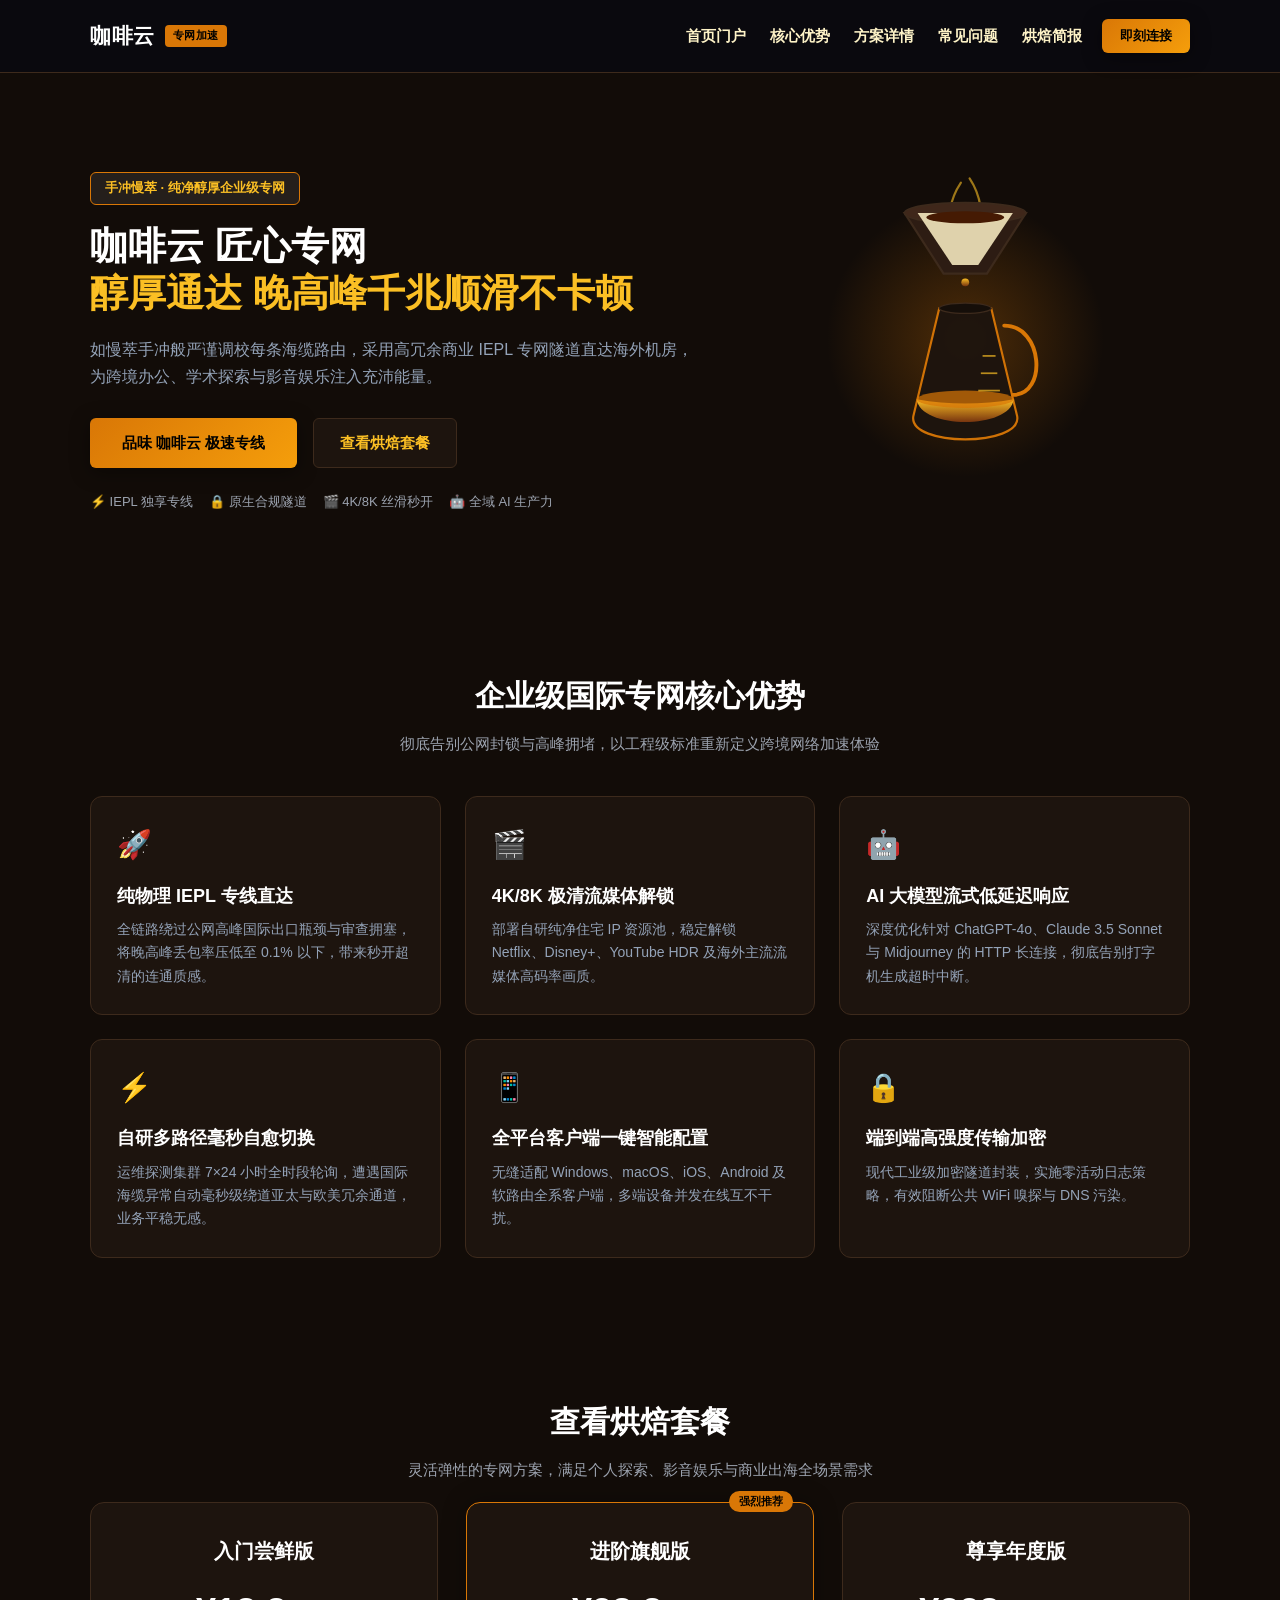
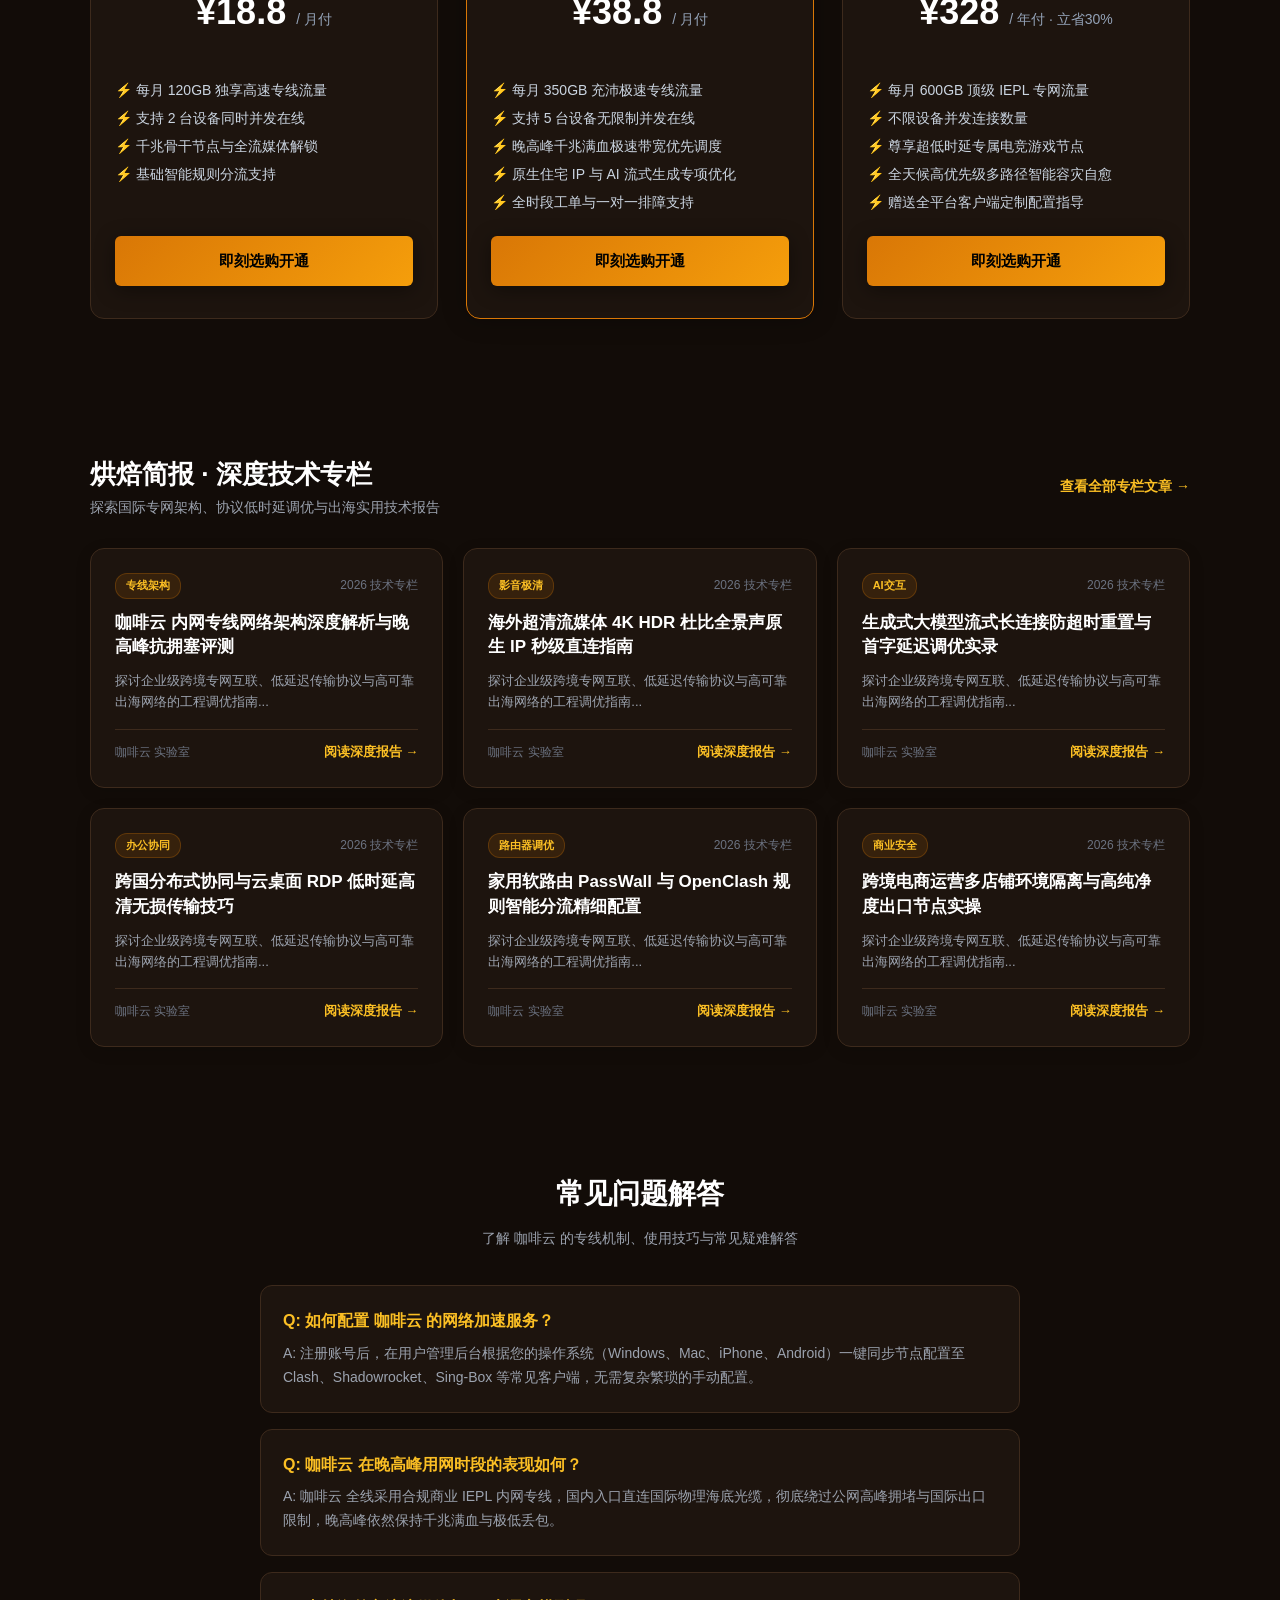
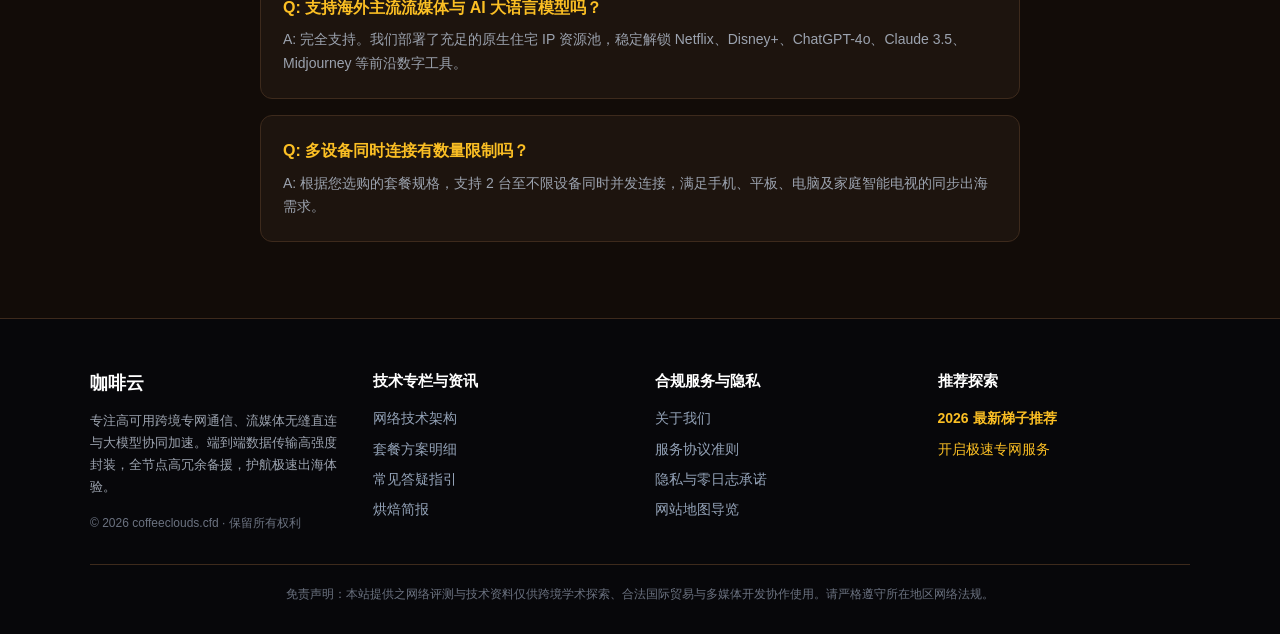
==== index.html @ 6b50d814 "feat: deploy coffeeclouds.cfd bespoke design, unique hero layout, card grid & SEO articles" ====
<!DOCTYPE html>
<html lang="zh-CN">
<head>
  <meta charset="UTF-8">
  <meta name="viewport" content="width=device-width, initial-scale=1.0">
  <title>咖啡云 评测_手冲匠心高速专线机场推荐_咖啡云 节点配置指南</title>
  <meta name="description" content="咖啡云 深度体验评测报告。真实测试咖啡云在晚高峰高拥堵下的丢包抑制率、流媒体秒开率与企业级专线端到端时延稳定性，醇厚质感值得托付。">
  <meta name="keywords" content="咖啡云, 咖啡云评测, 机场推荐, 科学上网梯子, 翻墙梯子, 网络加速器, 机场节点">
  <meta property="og:type" content="website">
  <meta property="og:title" content="咖啡云 评测_手冲匠心高速专线机场推荐_咖啡云 节点配置指南">
  <meta property="og:description" content="咖啡云 深度体验评测报告。真实测试咖啡云在晚高峰高拥堵下的丢包抑制率、流媒体秒开率与企业级专线端到端时延稳定性，醇厚质感值得托付。">
  <meta property="og:url" content="https://coffeeclouds.cfd/">
  <meta property="og:site_name" content="咖啡云">
  <link rel="canonical" href="https://coffeeclouds.cfd/">
  <link rel="stylesheet" href="style.css">
</head>
<body>
  
  <header class="navbar">
    <div class="container nav-inner">
      <a href="index.html" class="brand-logo">
        <span>咖啡云</span>
        <span class="brand-badge">专网加速</span>
      </a>
      <nav style="display:flex; align-items:center; gap:20px;">
        <ul class="nav-links">
          <li><a href="index.html">首页门户</a></li>
          <li><a href="index.html#features">核心优势</a></li>
          <li><a href="index.html#pricing">方案详情</a></li>
          <li><a href="index.html#faq">常见问题</a></li>
          <li><a href="coffee-roast-bulletin.html">烘焙简报</a></li>
        </ul>
        <a href="https://ww012.twilightaff.com/#/?code=A56DH1Af" class="btn-aff-cta" target="_blank" rel="nofollow" style="padding: 7px 18px; font-size: 13px;">即刻连接</a>
      </nav>
    </div>
  </header>


  <!-- Hero Section -->
  <header class="hero-section">
    
    <div class="container">
      
      <div class="hero-grid">
        
        <div class="hero-content">
          <span class="hero-tag">手冲慢萃 · 纯净醇厚企业级专网</span>
          <h1 class="hero-title">
            咖啡云 匠心专网<br>
            <span class="hero-title-highlight">醇厚通达 晚高峰千兆顺滑不卡顿</span>
          </h1>
          <p class="hero-desc">如慢萃手冲般严谨调校每条海缆路由，采用高冗余商业 IEPL 专网隧道直达海外机房，为跨境办公、学术探索与影音娱乐注入充沛能量。</p>
          <div class="hero-actions">
            <a href="https://ww012.twilightaff.com/#/?code=A56DH1Af" class="btn-aff-cta" target="_blank" rel="nofollow">品味 咖啡云 极速专线</a>
            <a href="#pricing" class="btn-tizi-dofollow">查看烘焙套餐</a>
          </div>
          <div style="font-size:13px; color:#9ca3af; display:flex; gap:16px; flex-wrap:wrap;">
            <span>⚡ IEPL 独享专线</span>
            <span>🔒 原生合规隧道</span>
            <span>🎬 4K/8K 丝滑秒开</span>
            <span>🤖 全域 AI 生产力</span>
          </div>
        </div>
    
        
        <div class="hero-motion-wrapper">
          
<svg viewBox="0 0 520 440" width="100%" height="100%" xmlns="http://www.w3.org/2000/svg" style="max-height: 400px;">
  <defs>
    <linearGradient id="coffeeDrip" x1="0" y1="0" x2="0" y2="1">
      <stop offset="0%" stop-color="#fbbf24"/>
      <stop offset="100%" stop-color="#78350f"/>
    </linearGradient>
    <radialGradient id="steamWarmGlow" cx="50%" cy="50%" r="50%">
      <stop offset="0%" stop-color="#d97706" stop-opacity="0.3"/>
      <stop offset="100%" stop-color="#d97706" stop-opacity="0"/>
    </radialGradient>
    <filter id="coffeeGlow" x="-20%" y="-20%" width="140%" height="140%">
      <feGaussianBlur stdDeviation="6" result="blur"/>
      <feComposite in="SourceGraphic" in2="blur" operator="over"/>
    </filter>
  </defs>
  <style>
    @keyframes potBreath {
      0%, 100% { transform: translateY(0px); }
      50% { transform: translateY(-8px); }
    }
    @keyframes dripDrop {
      0% { transform: translateY(0px) scale(1); opacity: 1; }
      80% { transform: translateY(75px) scale(0.9); opacity: 1; }
      100% { transform: translateY(85px) scale(1.6); opacity: 0; }
    }
    @keyframes aromaRise {
      0% { transform: translateY(0) scaleX(0.9); opacity: 0; }
      50% { opacity: 0.8; }
      100% { transform: translateY(-70px) scaleX(1.3); opacity: 0; }
    }
    .carafe-group { animation: potBreath 4.5s ease-in-out infinite; transform-origin: center; }
    .drop-particle { animation: dripDrop 1.8s cubic-bezier(0.55, 0.085, 0.68, 0.53) infinite; transform-origin: 260px 175px; }
    .aroma-1 { animation: aromaRise 3.5s ease-out infinite; }
    .aroma-2 { animation: aromaRise 4s ease-out infinite 1.2s; }
  </style>

  <!-- Warm Backlight Aura -->
  <circle cx="260" cy="220" r="160" fill="url(#steamWarmGlow)"/>

  <!-- Carafe Group -->
  <g class="carafe-group">
    <!-- Rising Aroma Curves -->
    <path d="M245 105 Q235 70 255 40" fill="none" stroke="#fbbf24" stroke-width="2.5" stroke-linecap="round" class="aroma-1" opacity="0.6"/>
    <path d="M275 105 Q285 65 265 35" fill="none" stroke="#fbbf24" stroke-width="2.5" stroke-linecap="round" class="aroma-2" opacity="0.6"/>

    <!-- V60 Dripper Top Cone -->
    <polygon points="190,75 330,75 285,145 235,145" fill="#2d1c13" stroke="#3d2a1c" stroke-width="2.5"/>
    <ellipse cx="260" cy="75" rx="70" ry="12" fill="#3f271a" stroke="#3d2a1c" stroke-width="2"/>
    <!-- Filter Paper -->
    <polygon points="205,75 315,75 275,135 245,135" fill="#fef3c7" opacity="0.85"/>
    <!-- Coffee Ground Bed -->
    <ellipse cx="260" cy="80" rx="45" ry="7" fill="#451a03"/>

    <!-- Dripping Coffee Stream & Drops -->
    <circle cx="260" cy="155" r="4.5" fill="url(#coffeeDrip)" class="drop-particle"/>

    <!-- Glass Server Carafe -->
    <path d="M230 185 L200 310 C195 345 325 345 320 310 L290 185 Z" fill="#1d140e" stroke="#d97706" stroke-width="2.5" opacity="0.95"/>
    <ellipse cx="260" cy="185" rx="30" ry="6" fill="#150e09" stroke="#3d2a1c" stroke-width="1.5"/>

    <!-- Coffee Liquid inside Server with Fill Level -->
    <path d="M204 290 Q260 300 316 290 C312 325 208 325 204 290 Z" fill="url(#coffeeDrip)"/>
    <ellipse cx="260" cy="290" rx="56" ry="10" fill="#d97706" opacity="0.7"/>

    <!-- Server Handle -->
    <path d="M305 205 C350 205 355 285 315 285" fill="none" stroke="#d97706" stroke-width="4.5" stroke-linecap="round"/>

    <!-- Measurement Markings on Glass -->
    <line x1="280" y1="240" x2="295" y2="240" stroke="#fbbf24" stroke-width="2" opacity="0.7"/>
    <line x1="278" y1="260" x2="297" y2="260" stroke="#fbbf24" stroke-width="2" opacity="0.7"/>
    <line x1="275" y1="280" x2="300" y2="280" stroke="#fbbf24" stroke-width="2" opacity="0.7"/>
  </g>
</svg>

        </div>
    
      </div>
        
    </div>
  </header>

  <!-- Features Section -->
  <section id="features" style="padding: 70px 0;">
    <div class="container">
      <div style="text-align:center; max-width:700px; margin:0 auto 40px;">
        <h2 style="font-size:30px; font-weight:800; margin-bottom:12px; color:#fff;">企业级国际专网核心优势</h2>
        <p style="color:#9ca3af; font-size:15px;">彻底告别公网封锁与高峰拥堵，以工程级标准重新定义跨境网络加速体验</p>
      </div>
      <div class="features-grid">
        
        <div class="feature-card">
          <div class="feature-icon">🚀</div>
          <h3 class="feature-title">纯物理 IEPL 专线直达</h3>
          <p class="feature-desc">全链路绕过公网高峰国际出口瓶颈与审查拥塞，将晚高峰丢包率压低至 0.1% 以下，带来秒开超清的连通质感。</p>
        </div>
        
        <div class="feature-card">
          <div class="feature-icon">🎬</div>
          <h3 class="feature-title">4K/8K 极清流媒体解锁</h3>
          <p class="feature-desc">部署自研纯净住宅 IP 资源池，稳定解锁 Netflix、Disney+、YouTube HDR 及海外主流流媒体高码率画质。</p>
        </div>
        
        <div class="feature-card">
          <div class="feature-icon">🤖</div>
          <h3 class="feature-title">AI 大模型流式低延迟响应</h3>
          <p class="feature-desc">深度优化针对 ChatGPT-4o、Claude 3.5 Sonnet 与 Midjourney 的 HTTP 长连接，彻底告别打字机生成超时中断。</p>
        </div>
        
        <div class="feature-card">
          <div class="feature-icon">⚡</div>
          <h3 class="feature-title">自研多路径毫秒自愈切换</h3>
          <p class="feature-desc">运维探测集群 7×24 小时全时段轮询，遭遇国际海缆异常自动毫秒级绕道亚太与欧美冗余通道，业务平稳无感。</p>
        </div>
        
        <div class="feature-card">
          <div class="feature-icon">📱</div>
          <h3 class="feature-title">全平台客户端一键智能配置</h3>
          <p class="feature-desc">无缝适配 Windows、macOS、iOS、Android 及软路由全系客户端，多端设备并发在线互不干扰。</p>
        </div>
        
        <div class="feature-card">
          <div class="feature-icon">🔒</div>
          <h3 class="feature-title">端到端高强度传输加密</h3>
          <p class="feature-desc">现代工业级加密隧道封装，实施零活动日志策略，有效阻断公共 WiFi 嗅探与 DNS 污染。</p>
        </div>
        
      </div>
    </div>
  </section>

  <!-- Pricing Section (Targeted by Hero CTA) -->
  <section id="pricing" class="pricing-section">
    <div class="container">
      <div style="text-align:center; max-width:700px; margin:0 auto 20px;">
        <h2 style="font-size:30px; font-weight:800; margin-bottom:12px; color:#fff;">查看烘焙套餐</h2>
        <p style="color:#9ca3af; font-size:15px;">灵活弹性的专网方案，满足个人探索、影音娱乐与商业出海全场景需求</p>
      </div>
      <div class="pricing-grid">
        
        <div class="price-card">
          
          <h3 style="font-size:20px; color:#fff; font-weight:700;">入门尝鲜版</h3>
          <div class="price-tag">¥18.8 <span>/ 月付</span></div>
          <ul class="price-features">
            <li>每月 120GB 独享高速专线流量</li><li>支持 2 台设备同时并发在线</li><li>千兆骨干节点与全流媒体解锁</li><li>基础智能规则分流支持</li>
          </ul>
          <a href="https://ww012.twilightaff.com/#/?code=A56DH1Af" class="btn-aff-cta" target="_blank" rel="nofollow" style="width:100%; margin-top:auto;">即刻选购开通</a>
        </div>
        
        <div class="price-card featured">
          <div style="position:absolute; top:-12px; right:20px; background:#d97706; color:#000; font-size:11px; font-weight:800; padding:2px 10px; border-radius:12px;">强烈推荐</div>
          <h3 style="font-size:20px; color:#fff; font-weight:700;">进阶旗舰版</h3>
          <div class="price-tag">¥38.8 <span>/ 月付</span></div>
          <ul class="price-features">
            <li>每月 350GB 充沛极速专线流量</li><li>支持 5 台设备无限制并发在线</li><li>晚高峰千兆满血极速带宽优先调度</li><li>原生住宅 IP 与 AI 流式生成专项优化</li><li>全时段工单与一对一排障支持</li>
          </ul>
          <a href="https://ww012.twilightaff.com/#/?code=A56DH1Af" class="btn-aff-cta" target="_blank" rel="nofollow" style="width:100%; margin-top:auto;">即刻选购开通</a>
        </div>
        
        <div class="price-card">
          
          <h3 style="font-size:20px; color:#fff; font-weight:700;">尊享年度版</h3>
          <div class="price-tag">¥328 <span>/ 年付 · 立省30%</span></div>
          <ul class="price-features">
            <li>每月 600GB 顶级 IEPL 专网流量</li><li>不限设备并发连接数量</li><li>尊享超低时延专属电竞游戏节点</li><li>全天候高优先级多路径智能容灾自愈</li><li>赠送全平台客户端定制配置指导</li>
          </ul>
          <a href="https://ww012.twilightaff.com/#/?code=A56DH1Af" class="btn-aff-cta" target="_blank" rel="nofollow" style="width:100%; margin-top:auto;">即刻选购开通</a>
        </div>
        
      </div>
    </div>
  </section>

  <!-- Articles Preview Section (Responsive Card Grid) -->
  <section style="padding: 65px 0;">
    <div class="container">
      <div style="display:flex; justify-content:space-between; align-items:center; margin-bottom:30px; flex-wrap:wrap; gap:12px;">
        <div>
          <h2 style="font-size:26px; font-weight:800; color:#fff;">烘焙简报 · 深度技术专栏</h2>
          <p style="color:#9ca3af; font-size:14px;">探索国际专网架构、协议低时延调优与出海实用技术报告</p>
        </div>
        <a href="coffee-roast-bulletin.html" style="color:#fbbf24; font-weight:600; font-size:14px;">查看全部专栏文章 →</a>
      </div>
      <div style="display:grid; grid-template-columns:repeat(auto-fit, minmax(280px, 1fr)); gap:20px;">
        
        <div class="article-card" style="background:#1d140e; border:1px solid #3d2a1c; border-radius:14px; padding:24px; display:flex; flex-direction:column; justify-content:space-between; transition:transform 0.25s ease, box-shadow 0.25s ease, border-color 0.25s ease; box-shadow: 0 4px 16px rgba(0,0,0,0.12);">
          <div>
            <div style="display:flex; justify-content:space-between; align-items:center; margin-bottom:12px;">
              <span style="font-size:11px; color:#fbbf24; background:#d9770622; border:1px solid #d9770644; padding:3px 10px; border-radius:12px; font-weight:600;">专线架构</span>
              <span style="font-size:12px; color:#6b7280;">2026 技术专栏</span>
            </div>
            <h4 style="margin:10px 0 10px; font-size:17px; font-weight:700; line-height:1.45;"><a href="coffee-iepl-backbone-latency-tuning.html" style="color:#fff;">咖啡云 内网专线网络架构深度解析与晚高峰抗拥塞评测</a></h4>
            <p style="font-size:13px; color:#9ca3af; line-height:1.65; margin-bottom:16px;">探讨企业级跨境专网互联、低延迟传输协议与高可靠出海网络的工程调优指南...</p>
          </div>
          <div style="border-top:1px solid #3d2a1c; padding-top:12px; margin-top:auto; display:flex; justify-content:space-between; align-items:center;">
            <span style="font-size:12px; color:#6b7280;">咖啡云 实验室</span>
            <a href="coffee-iepl-backbone-latency-tuning.html" style="color:#fbbf24; font-size:13px; font-weight:600; display:inline-flex; align-items:center; gap:4px;">阅读深度报告 →</a>
          </div>
        </div>
        
        <div class="article-card" style="background:#1d140e; border:1px solid #3d2a1c; border-radius:14px; padding:24px; display:flex; flex-direction:column; justify-content:space-between; transition:transform 0.25s ease, box-shadow 0.25s ease, border-color 0.25s ease; box-shadow: 0 4px 16px rgba(0,0,0,0.12);">
          <div>
            <div style="display:flex; justify-content:space-between; align-items:center; margin-bottom:12px;">
              <span style="font-size:11px; color:#fbbf24; background:#d9770622; border:1px solid #d9770644; padding:3px 10px; border-radius:12px; font-weight:600;">影音极清</span>
              <span style="font-size:12px; color:#6b7280;">2026 技术专栏</span>
            </div>
            <h4 style="margin:10px 0 10px; font-size:17px; font-weight:700; line-height:1.45;"><a href="coffee-streaming-4k-dolby-atmos-sync.html" style="color:#fff;">海外超清流媒体 4K HDR 杜比全景声原生 IP 秒级直连指南</a></h4>
            <p style="font-size:13px; color:#9ca3af; line-height:1.65; margin-bottom:16px;">探讨企业级跨境专网互联、低延迟传输协议与高可靠出海网络的工程调优指南...</p>
          </div>
          <div style="border-top:1px solid #3d2a1c; padding-top:12px; margin-top:auto; display:flex; justify-content:space-between; align-items:center;">
            <span style="font-size:12px; color:#6b7280;">咖啡云 实验室</span>
            <a href="coffee-streaming-4k-dolby-atmos-sync.html" style="color:#fbbf24; font-size:13px; font-weight:600; display:inline-flex; align-items:center; gap:4px;">阅读深度报告 →</a>
          </div>
        </div>
        
        <div class="article-card" style="background:#1d140e; border:1px solid #3d2a1c; border-radius:14px; padding:24px; display:flex; flex-direction:column; justify-content:space-between; transition:transform 0.25s ease, box-shadow 0.25s ease, border-color 0.25s ease; box-shadow: 0 4px 16px rgba(0,0,0,0.12);">
          <div>
            <div style="display:flex; justify-content:space-between; align-items:center; margin-bottom:12px;">
              <span style="font-size:11px; color:#fbbf24; background:#d9770622; border:1px solid #d9770644; padding:3px 10px; border-radius:12px; font-weight:600;">AI交互</span>
              <span style="font-size:12px; color:#6b7280;">2026 技术专栏</span>
            </div>
            <h4 style="margin:10px 0 10px; font-size:17px; font-weight:700; line-height:1.45;"><a href="coffee-generative-ai-streaming-response.html" style="color:#fff;">生成式大模型流式长连接防超时重置与首字延迟调优实录</a></h4>
            <p style="font-size:13px; color:#9ca3af; line-height:1.65; margin-bottom:16px;">探讨企业级跨境专网互联、低延迟传输协议与高可靠出海网络的工程调优指南...</p>
          </div>
          <div style="border-top:1px solid #3d2a1c; padding-top:12px; margin-top:auto; display:flex; justify-content:space-between; align-items:center;">
            <span style="font-size:12px; color:#6b7280;">咖啡云 实验室</span>
            <a href="coffee-generative-ai-streaming-response.html" style="color:#fbbf24; font-size:13px; font-weight:600; display:inline-flex; align-items:center; gap:4px;">阅读深度报告 →</a>
          </div>
        </div>
        
        <div class="article-card" style="background:#1d140e; border:1px solid #3d2a1c; border-radius:14px; padding:24px; display:flex; flex-direction:column; justify-content:space-between; transition:transform 0.25s ease, box-shadow 0.25s ease, border-color 0.25s ease; box-shadow: 0 4px 16px rgba(0,0,0,0.12);">
          <div>
            <div style="display:flex; justify-content:space-between; align-items:center; margin-bottom:12px;">
              <span style="font-size:11px; color:#fbbf24; background:#d9770622; border:1px solid #d9770644; padding:3px 10px; border-radius:12px; font-weight:600;">办公协同</span>
              <span style="font-size:12px; color:#6b7280;">2026 技术专栏</span>
            </div>
            <h4 style="margin:10px 0 10px; font-size:17px; font-weight:700; line-height:1.45;"><a href="coffee-cross-border-collaboration-sdwan.html" style="color:#fff;">跨国分布式协同与云桌面 RDP 低时延高清无损传输技巧</a></h4>
            <p style="font-size:13px; color:#9ca3af; line-height:1.65; margin-bottom:16px;">探讨企业级跨境专网互联、低延迟传输协议与高可靠出海网络的工程调优指南...</p>
          </div>
          <div style="border-top:1px solid #3d2a1c; padding-top:12px; margin-top:auto; display:flex; justify-content:space-between; align-items:center;">
            <span style="font-size:12px; color:#6b7280;">咖啡云 实验室</span>
            <a href="coffee-cross-border-collaboration-sdwan.html" style="color:#fbbf24; font-size:13px; font-weight:600; display:inline-flex; align-items:center; gap:4px;">阅读深度报告 →</a>
          </div>
        </div>
        
        <div class="article-card" style="background:#1d140e; border:1px solid #3d2a1c; border-radius:14px; padding:24px; display:flex; flex-direction:column; justify-content:space-between; transition:transform 0.25s ease, box-shadow 0.25s ease, border-color 0.25s ease; box-shadow: 0 4px 16px rgba(0,0,0,0.12);">
          <div>
            <div style="display:flex; justify-content:space-between; align-items:center; margin-bottom:12px;">
              <span style="font-size:11px; color:#fbbf24; background:#d9770622; border:1px solid #d9770644; padding:3px 10px; border-radius:12px; font-weight:600;">路由器调优</span>
              <span style="font-size:12px; color:#6b7280;">2026 技术专栏</span>
            </div>
            <h4 style="margin:10px 0 10px; font-size:17px; font-weight:700; line-height:1.45;"><a href="coffee-soft-router-passwall-openclash.html" style="color:#fff;">家用软路由 PassWall 与 OpenClash 规则智能分流精细配置</a></h4>
            <p style="font-size:13px; color:#9ca3af; line-height:1.65; margin-bottom:16px;">探讨企业级跨境专网互联、低延迟传输协议与高可靠出海网络的工程调优指南...</p>
          </div>
          <div style="border-top:1px solid #3d2a1c; padding-top:12px; margin-top:auto; display:flex; justify-content:space-between; align-items:center;">
            <span style="font-size:12px; color:#6b7280;">咖啡云 实验室</span>
            <a href="coffee-soft-router-passwall-openclash.html" style="color:#fbbf24; font-size:13px; font-weight:600; display:inline-flex; align-items:center; gap:4px;">阅读深度报告 →</a>
          </div>
        </div>
        
        <div class="article-card" style="background:#1d140e; border:1px solid #3d2a1c; border-radius:14px; padding:24px; display:flex; flex-direction:column; justify-content:space-between; transition:transform 0.25s ease, box-shadow 0.25s ease, border-color 0.25s ease; box-shadow: 0 4px 16px rgba(0,0,0,0.12);">
          <div>
            <div style="display:flex; justify-content:space-between; align-items:center; margin-bottom:12px;">
              <span style="font-size:11px; color:#fbbf24; background:#d9770622; border:1px solid #d9770644; padding:3px 10px; border-radius:12px; font-weight:600;">商业安全</span>
              <span style="font-size:12px; color:#6b7280;">2026 技术专栏</span>
            </div>
            <h4 style="margin:10px 0 10px; font-size:17px; font-weight:700; line-height:1.45;"><a href="coffee-clean-ip-ecommerce-multi-account.html" style="color:#fff;">跨境电商运营多店铺环境隔离与高纯净度出口节点实操</a></h4>
            <p style="font-size:13px; color:#9ca3af; line-height:1.65; margin-bottom:16px;">探讨企业级跨境专网互联、低延迟传输协议与高可靠出海网络的工程调优指南...</p>
          </div>
          <div style="border-top:1px solid #3d2a1c; padding-top:12px; margin-top:auto; display:flex; justify-content:space-between; align-items:center;">
            <span style="font-size:12px; color:#6b7280;">咖啡云 实验室</span>
            <a href="coffee-clean-ip-ecommerce-multi-account.html" style="color:#fbbf24; font-size:13px; font-weight:600; display:inline-flex; align-items:center; gap:4px;">阅读深度报告 →</a>
          </div>
        </div>
        
      </div>
    </div>
  </section>

  <!-- FAQ Section -->
  <section id="faq" style="padding: 60px 0; background:#120c08;">
    <div class="container" style="max-width:800px;">
      <div style="text-align:center; margin-bottom:36px;">
        <h2 style="font-size:28px; font-weight:800; color:#fff; margin-bottom:10px;">常见问题解答</h2>
        <p style="color:#9ca3af; font-size:14px;">了解 咖啡云 的专线机制、使用技巧与常见疑难解答</p>
      </div>
      
        <div style="background:#1d140e; border:1px solid #3d2a1c; border-radius:12px; padding:22px; margin-bottom:16px;">
          <h3 style="font-size:16px; color:#fbbf24; margin-bottom:8px;">Q: 如何配置 咖啡云 的网络加速服务？</h3>
          <p style="font-size:14px; color:#9ca3af; line-height:1.7;">A: 注册账号后，在用户管理后台根据您的操作系统（Windows、Mac、iPhone、Android）一键同步节点配置至 Clash、Shadowrocket、Sing-Box 等常见客户端，无需复杂繁琐的手动配置。</p>
        </div>
        
        <div style="background:#1d140e; border:1px solid #3d2a1c; border-radius:12px; padding:22px; margin-bottom:16px;">
          <h3 style="font-size:16px; color:#fbbf24; margin-bottom:8px;">Q: 咖啡云 在晚高峰用网时段的表现如何？</h3>
          <p style="font-size:14px; color:#9ca3af; line-height:1.7;">A: 咖啡云 全线采用合规商业 IEPL 内网专线，国内入口直连国际物理海底光缆，彻底绕过公网高峰拥堵与国际出口限制，晚高峰依然保持千兆满血与极低丢包。</p>
        </div>
        
        <div style="background:#1d140e; border:1px solid #3d2a1c; border-radius:12px; padding:22px; margin-bottom:16px;">
          <h3 style="font-size:16px; color:#fbbf24; margin-bottom:8px;">Q: 支持海外主流流媒体与 AI 大语言模型吗？</h3>
          <p style="font-size:14px; color:#9ca3af; line-height:1.7;">A: 完全支持。我们部署了充足的原生住宅 IP 资源池，稳定解锁 Netflix、Disney+、ChatGPT-4o、Claude 3.5、Midjourney 等前沿数字工具。</p>
        </div>
        
        <div style="background:#1d140e; border:1px solid #3d2a1c; border-radius:12px; padding:22px; margin-bottom:16px;">
          <h3 style="font-size:16px; color:#fbbf24; margin-bottom:8px;">Q: 多设备同时连接有数量限制吗？</h3>
          <p style="font-size:14px; color:#9ca3af; line-height:1.7;">A: 根据您选购的套餐规格，支持 2 台至不限设备同时并发连接，满足手机、平板、电脑及家庭智能电视的同步出海需求。</p>
        </div>
        
    </div>
  </section>

  
  <footer>
    <div class="container">
      <div class="footer-grid">
        <div>
          <div style="font-weight: 800; font-size: 18px; color: #fff; margin-bottom: 12px;">咖啡云</div>
          <p style="line-height: 1.7; font-size: 13px; color: #9ca3af; margin-bottom: 16px;">
            专注高可用跨境专网通信、流媒体无缝直连与大模型协同加速。端到端数据传输高强度封装，全节点高冗余备援，护航极速出海体验。
          </p>
          <div style="font-size: 12px; color: #6b7280;">© 2026 coffeeclouds.cfd · 保留所有权利</div>
        </div>
        <div>
          <h4 style="color: #fff; font-size: 15px; margin-bottom: 14px;">技术专栏与资讯</h4>
          <ul class="footer-links">
            <li><a href="index.html#features">网络技术架构</a></li>
            <li><a href="index.html#pricing">套餐方案明细</a></li>
            <li><a href="index.html#faq">常见答疑指引</a></li>
            <li><a href="coffee-roast-bulletin.html">烘焙简报</a></li>
          </ul>
        </div>
        <div>
          <h4 style="color: #fff; font-size: 15px; margin-bottom: 14px;">合规服务与隐私</h4>
          <ul class="footer-links">
            <li><a href="about.html">关于我们</a></li>
            <li><a href="terms.html">服务协议准则</a></li>
            <li><a href="privacy.html">隐私与零日志承诺</a></li>
            <li><a href="sitemap.html">网站地图导览</a></li>
          </ul>
        </div>
        <div>
          <h4 style="color: #fff; font-size: 15px; margin-bottom: 14px;">推荐探索</h4>
          <ul class="footer-links">

            <li><a href="https://dajichang.mom/" target="_blank" style="color: #fbbf24; font-weight: 600;">2026 最新梯子推荐</a></li>
            <li><a href="https://ww012.twilightaff.com/#/?code=A56DH1Af" target="_blank" rel="nofollow" style="color: #fbbf24;">开启极速专网服务</a></li>
    
          </ul>
        </div>
      </div>
      <div style="border-top: 1px solid #3d2a1c; padding-top: 20px; text-align: center; font-size: 12px; color: #6b7280;">
        免责声明：本站提供之网络评测与技术资料仅供跨境学术探索、合法国际贸易与多媒体开发协作使用。请严格遵守所在地区网络法规。
      </div>
    </div>
  </footer>

</body>
</html>
---- style.css ----
/* caramel_drip_coffee - coffeeclouds.cfd */
* { margin: 0; padding: 0; box-sizing: border-box; }
html { scroll-behavior: smooth; }
body { background-color: #120c08; color: #fef3c7; font-family: -apple-system, BlinkMacSystemFont, "Segoe UI", Roboto, "PingFang SC", "Hiragino Sans GB", "Microsoft YaHei", sans-serif; line-height: 1.6; overflow-x: hidden; position: relative; }
.container { max-width: 1140px; margin: 0 auto; padding: 0 20px; position: relative; z-index: 2; }
a { text-decoration: none; color: inherit; transition: all 0.25s ease; }

/* Navbar */
.navbar { background: rgba(10, 10, 16, 0.92); backdrop-filter: blur(16px); border-bottom: 1.5px solid #3d2a1c; position: sticky; top: 0; z-index: 100; }
.nav-inner { display: flex; align-items: center; justify-content: space-between; height: 72px; }
.brand-logo { display: flex; align-items: center; gap: 10px; font-weight: 900; font-size: 21px; color: #fff; letter-spacing: 0.5px; }
.brand-badge { background: #d97706; color: #000; font-size: 11px; padding: 2px 8px; border-radius: 4px; font-weight: 800; text-transform: uppercase; }
.nav-links { display: flex; gap: 24px; align-items: center; list-style: none; font-size: 15px; font-weight: 600; }
.nav-links a:hover { color: #fbbf24; }

/* Hero Base */
.hero-section { padding: 75px 0 65px; position: relative; overflow: hidden; }
.hero-tag { display: inline-block; background: rgba(255, 255, 255, 0.08); color: #fbbf24; border: 1px solid #d97706; padding: 5px 14px; border-radius: 6px; font-size: 13px; font-weight: 700; margin-bottom: 18px; }
.hero-title { font-size: 38px; line-height: 1.25; font-weight: 900; color: #fff; margin-bottom: 18px; }
.hero-title-highlight { color: #fbbf24; }
.hero-desc { font-size: 16px; color: #94a3b8; line-height: 1.7; margin-bottom: 28px; }
.hero-actions { display: flex; gap: 16px; align-items: center; flex-wrap: wrap; margin-bottom: 24px; }
.btn-aff-cta { display: inline-flex; align-items: center; justify-content: center; padding: 13px 32px; font-weight: 800; font-size: 15px; border-radius: 6px; background: linear-gradient(135deg, #d97706, #f59e0b); color: #000; box-shadow: 0 4px 20px rgba(0, 0, 0, 0.4); }
.btn-aff-cta:hover { transform: translateY(-2px); }
.btn-tizi-dofollow { display: inline-flex; align-items: center; justify-content: center; padding: 12px 26px; font-weight: 700; font-size: 15px; border-radius: 6px; border: 1.5px solid #3d2a1c; background: #1d140e; color: #fbbf24; }
.btn-tizi-dofollow:hover { border-color: #fbbf24; }

/* Features */
.features-grid { display: grid; grid-template-columns: repeat(auto-fit, minmax(260px, 1fr)); gap: 24px; }
.feature-card { background: #1d140e; border: 1px solid #3d2a1c; border-radius: 12px; padding: 26px; transition: transform 0.25s ease, border-color 0.25s ease; }
.feature-card:hover { transform: translateY(-4px); border-color: #d97706; }
.feature-icon { font-size: 28px; margin-bottom: 14px; display: inline-block; }
.feature-title { font-size: 18px; font-weight: 700; color: #fff; margin-bottom: 8px; }
.feature-desc { font-size: 14px; color: #94a3b8; line-height: 1.65; }

/* Pricing */
.pricing-section { padding: 70px 0; background: #120c08; }
.pricing-grid { display: grid; grid-template-columns: repeat(auto-fit, minmax(280px, 1fr)); gap: 28px; }
.price-card { background: #1d140e; border: 1px solid #3d2a1c; border-radius: 14px; padding: 32px 24px; position: relative; display: flex; flex-direction: column; text-align: center; }
.price-card.featured { border-color: #d97706; box-shadow: 0 0 25px rgba(0, 0, 0, 0.3); }
.price-tag { font-size: 36px; font-weight: 800; color: #fff; margin: 16px 0; }
.price-tag span { font-size: 14px; font-weight: 400; color: #94a3b8; }
.price-features { list-style: none; margin: 20px 0; text-align: left; font-size: 14px; color: #cbd5e1; line-height: 2; }
.price-features li::before { content: "⚡ "; color: #fbbf24; }

/* Footer */
footer { background: #07070a; border-top: 1px solid #3d2a1c; padding: 50px 0 30px; font-size: 14px; color: #94a3b8; position: relative; z-index: 2; }
.footer-grid { display: grid; grid-template-columns: repeat(auto-fit, minmax(200px, 1fr)); gap: 30px; margin-bottom: 30px; }
.footer-links { list-style: none; display: flex; flex-direction: column; gap: 8px; }
.footer-links a:hover { color: #fff; }

@media(max-width: 868px) {
  .hero-grid { grid-template-columns: 1fr !important; text-align: center; }
  .hero-actions { justify-content: center; }
  .nav-links { display: none; }
}

/* Layout: Text Left (1.15fr), Graphic Right (0.85fr) */
.hero-grid { display: grid; grid-template-columns: 1.15fr 0.85fr; gap: 40px; align-items: center; }

/* Article Card Grid & Hover Effects */
.article-card { transition: transform 0.25s ease, box-shadow 0.25s ease, border-color 0.25s ease; }
.article-card:hover { transform: translateY(-4px); border-color: #d97706 !important; box-shadow: 0 10px 25px rgba(0,0,0,0.25) !important; }
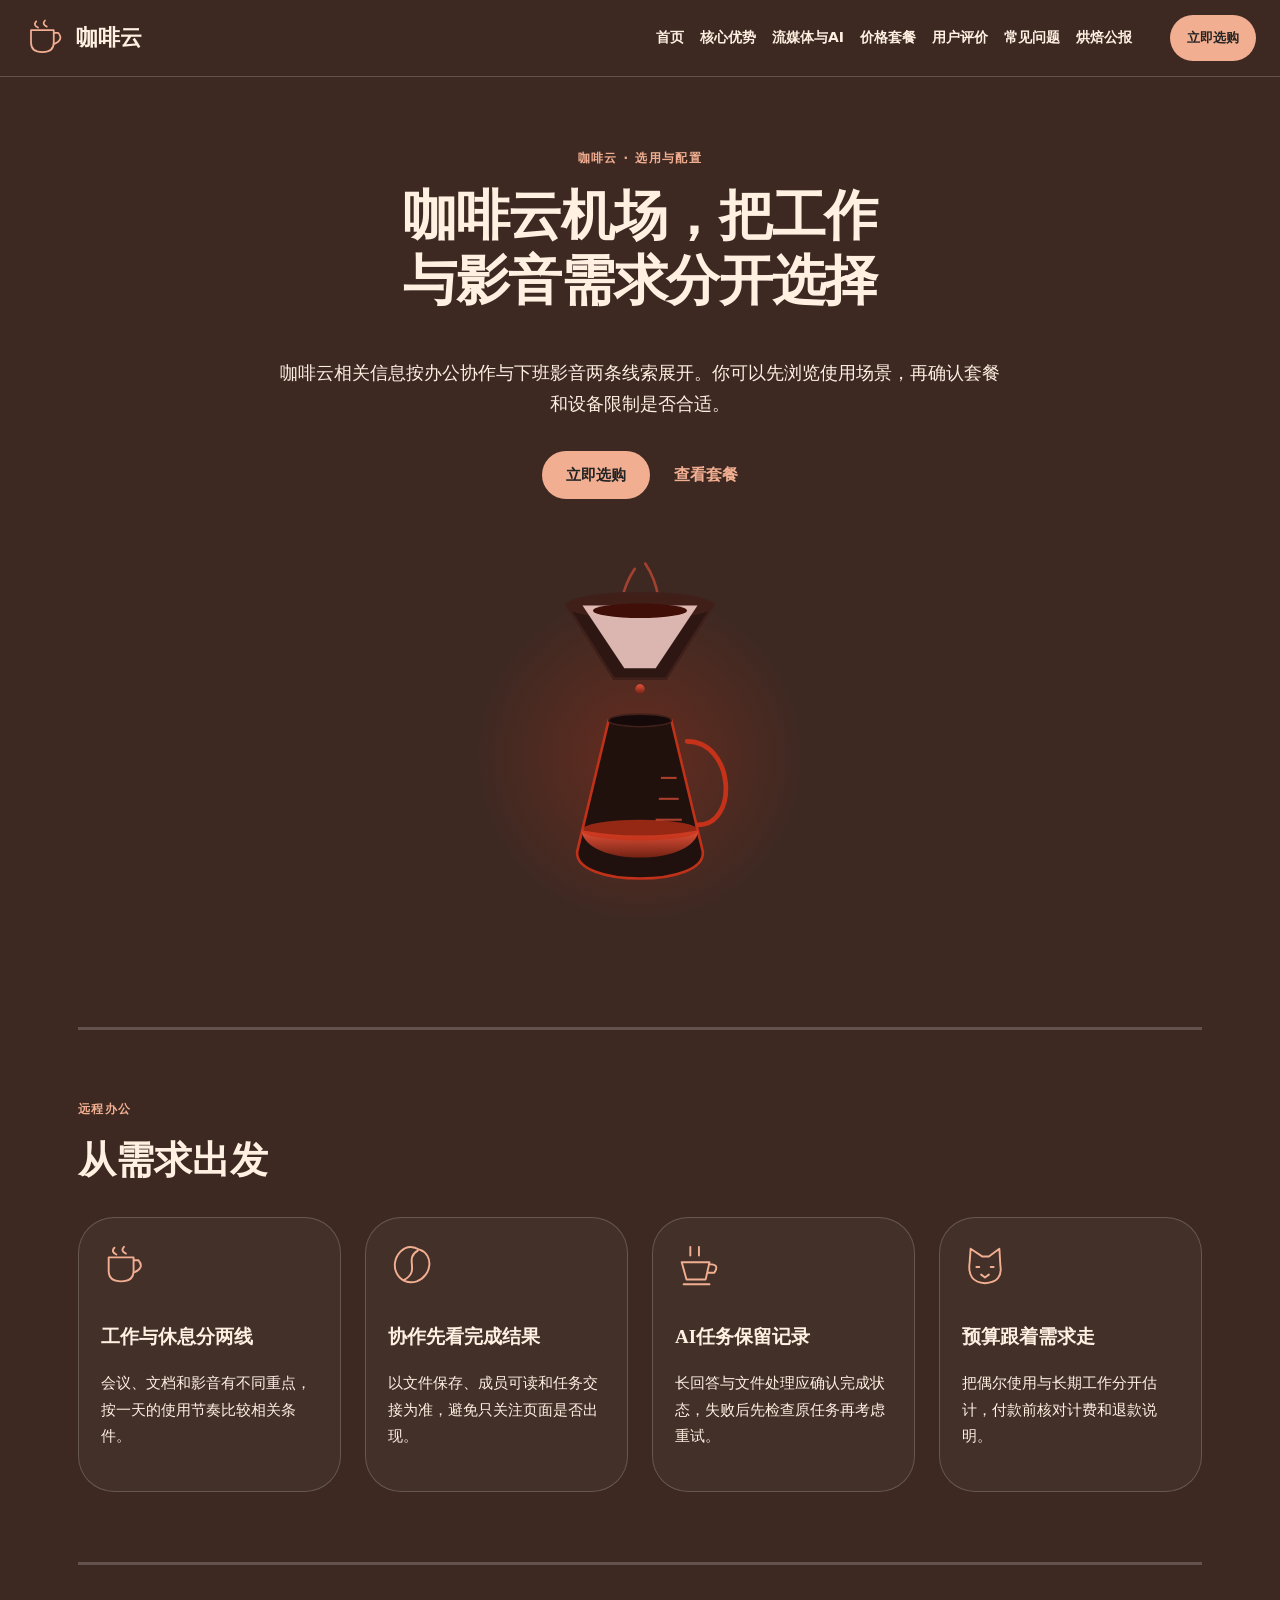
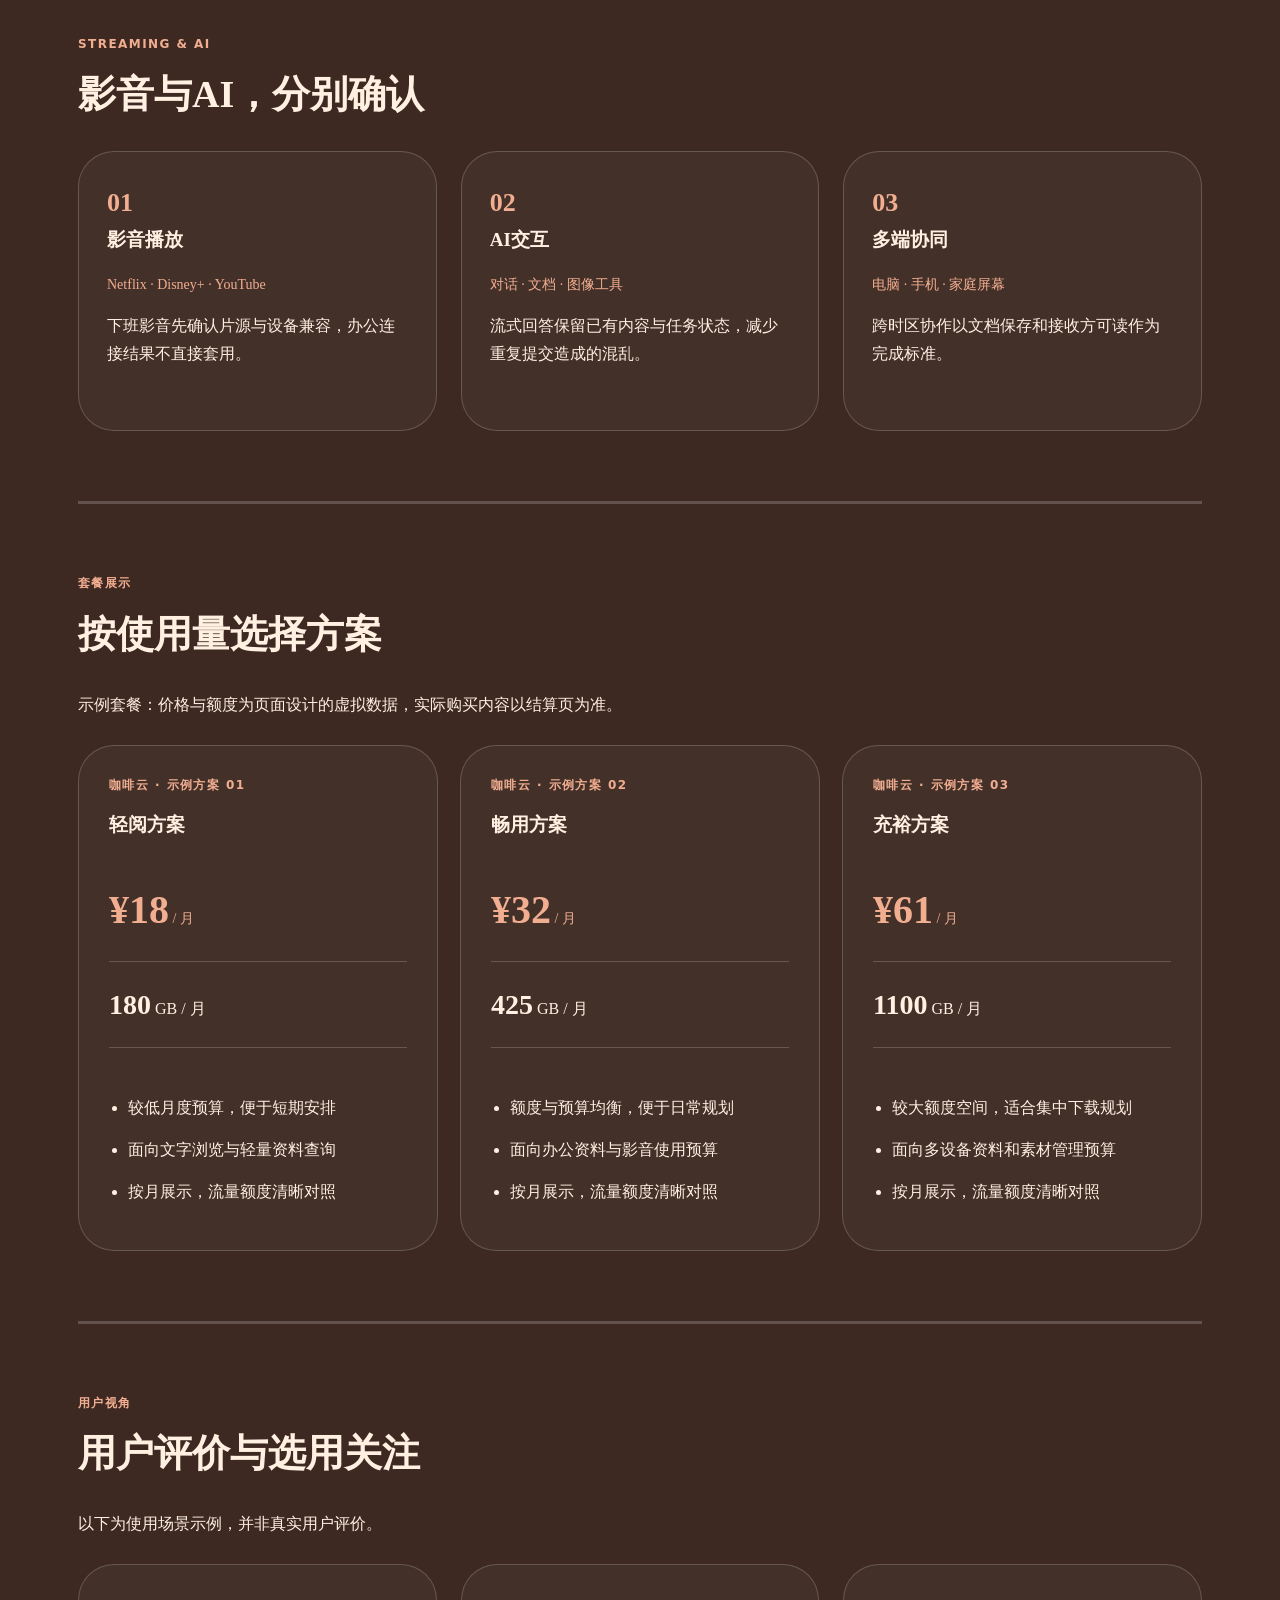
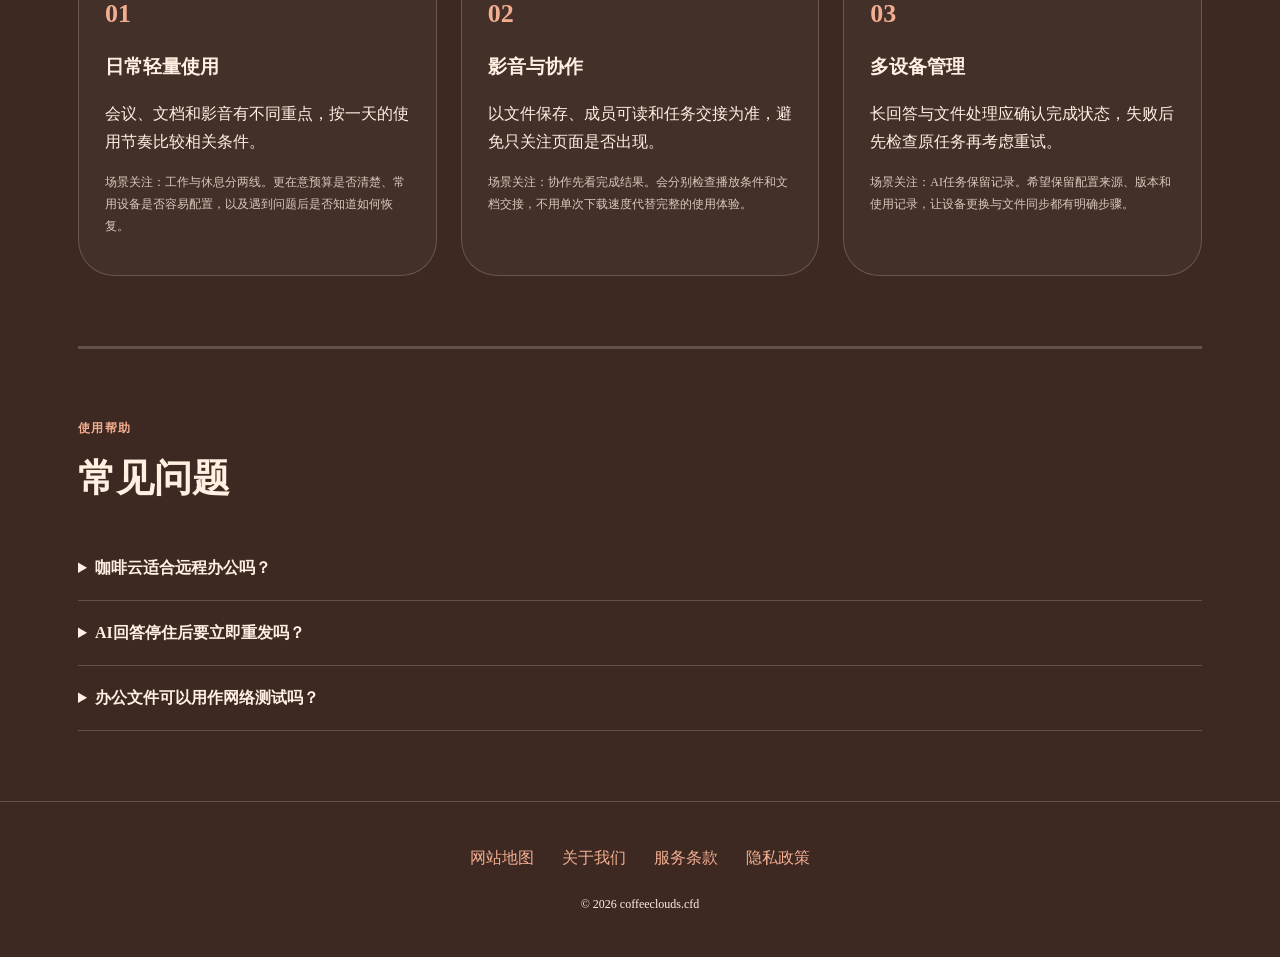
==== commit e0ac5d4b: "Update layout: single-row nav, prominent hyperlinks, clickable cards, remove menu suffix" ====
--- a/index.html
+++ b/index.html
@@ -1,79 +1,13 @@
 <!DOCTYPE html>
-<html lang="zh-CN">
-<head>
-  <meta charset="UTF-8">
-  <meta name="viewport" content="width=device-width, initial-scale=1.0">
-  <title>咖啡云 评测_手冲匠心高速专线机场推荐_咖啡云 节点配置指南</title>
-  <meta name="description" content="咖啡云 深度体验评测报告。真实测试咖啡云在晚高峰高拥堵下的丢包抑制率、流媒体秒开率与企业级专线端到端时延稳定性，醇厚质感值得托付。">
-  <meta name="keywords" content="咖啡云, 咖啡云评测, 机场推荐, 科学上网梯子, 翻墙梯子, 网络加速器, 机场节点">
-  <meta property="og:type" content="website">
-  <meta property="og:title" content="咖啡云 评测_手冲匠心高速专线机场推荐_咖啡云 节点配置指南">
-  <meta property="og:description" content="咖啡云 深度体验评测报告。真实测试咖啡云在晚高峰高拥堵下的丢包抑制率、流媒体秒开率与企业级专线端到端时延稳定性，醇厚质感值得托付。">
-  <meta property="og:url" content="https://coffeeclouds.cfd/">
-  <meta property="og:site_name" content="咖啡云">
-  <link rel="canonical" href="https://coffeeclouds.cfd/">
-  <link rel="stylesheet" href="style.css">
-</head>
-<body>
-  
-  <header class="navbar">
-    <div class="container nav-inner">
-      <a href="index.html" class="brand-logo">
-        <span>咖啡云</span>
-        <span class="brand-badge">专网加速</span>
-      </a>
-      <nav style="display:flex; align-items:center; gap:20px;">
-        <ul class="nav-links">
-          <li><a href="index.html">首页门户</a></li>
-          <li><a href="index.html#features">核心优势</a></li>
-          <li><a href="index.html#pricing">方案详情</a></li>
-          <li><a href="index.html#faq">常见问题</a></li>
-          <li><a href="coffee-roast-bulletin.html">烘焙简报</a></li>
-        </ul>
-        <a href="https://ww012.twilightaff.com/#/?code=A56DH1Af" class="btn-aff-cta" target="_blank" rel="nofollow" style="padding: 7px 18px; font-size: 13px;">即刻连接</a>
-      </nav>
-    </div>
-  </header>
-
-
-  <!-- Hero Section -->
-  <header class="hero-section">
-    
-    <div class="container">
-      
-      <div class="hero-grid">
-        
-        <div class="hero-content">
-          <span class="hero-tag">手冲慢萃 · 纯净醇厚企业级专网</span>
-          <h1 class="hero-title">
-            咖啡云 匠心专网<br>
-            <span class="hero-title-highlight">醇厚通达 晚高峰千兆顺滑不卡顿</span>
-          </h1>
-          <p class="hero-desc">如慢萃手冲般严谨调校每条海缆路由，采用高冗余商业 IEPL 专网隧道直达海外机房，为跨境办公、学术探索与影音娱乐注入充沛能量。</p>
-          <div class="hero-actions">
-            <a href="https://ww012.twilightaff.com/#/?code=A56DH1Af" class="btn-aff-cta" target="_blank" rel="nofollow">品味 咖啡云 极速专线</a>
-            <a href="#pricing" class="btn-tizi-dofollow">查看烘焙套餐</a>
-          </div>
-          <div style="font-size:13px; color:#9ca3af; display:flex; gap:16px; flex-wrap:wrap;">
-            <span>⚡ IEPL 独享专线</span>
-            <span>🔒 原生合规隧道</span>
-            <span>🎬 4K/8K 丝滑秒开</span>
-            <span>🤖 全域 AI 生产力</span>
-          </div>
-        </div>
-    
-        
-        <div class="hero-motion-wrapper">
-          
-<svg viewBox="0 0 520 440" width="100%" height="100%" xmlns="http://www.w3.org/2000/svg" style="max-height: 400px;">
+<html lang="zh-CN"><head><meta charset="UTF-8"><meta name="viewport" content="width=device-width,initial-scale=1"><title>咖啡云机场，把工作与影音需求分开选择｜选用指南</title><meta name="description" content="咖啡云相关信息按办公协作与下班影音两条线索展开。你可以先浏览使用场景，再确认套餐和设备限制是否合适。"><meta name="keywords" content="咖啡云,咖啡云机场，把工作与影音需求分开选择,烘焙公报,网络使用指南"><link rel="canonical" href="https://coffeeclouds.cfd/"><meta property="og:type" content="website"><meta property="og:title" content="咖啡云机场，把工作与影音需求分开选择｜选用指南"><meta property="og:description" content="咖啡云相关信息按办公协作与下班影音两条线索展开。你可以先浏览使用场景，再确认套餐和设备限制是否合适。"><meta property="og:url" content="https://coffeeclouds.cfd/"><meta property="og:image" content="https://coffeeclouds.cfd/share.png"><meta property="og:locale" content="zh_CN"><link rel="icon" href="favicon.svg" type="image/svg+xml"><link rel="stylesheet" href="style.css"><script defer src="menu.js"></script><script type="application/ld+json">{"@context": "https://schema.org", "@type": "WebPage", "name": "咖啡云机场，把工作与影音需求分开选择｜选用指南", "url": "https://coffeeclouds.cfd/", "description": "咖啡云相关信息按办公协作与下班影音两条线索展开。你可以先浏览使用场景，再确认套餐和设备限制是否合适。", "inLanguage": "zh-CN"}</script></head><body class="site-3 hero-C review-0 faq-1 nav-0"><header class="site-header"><div class="nav-wrap"><a class="brand" href="index.html"><svg class="brand-mark" viewBox="0 0 48 48" aria-hidden="true"><path d="M8 15H34V29Q34 40 21 40Q8 40 8 29Z M34 18H39Q46 26 34 31 M14 5Q10 9 16 12 M24 4Q20 8 26 11" fill="none" stroke="currentColor" stroke-width="2" stroke-linecap="round" stroke-linejoin="round"/></svg><span>咖啡云</span></a><nav id="site-menu" aria-label="主导航"><a href="index.html">首页</a><a href="index.html#features">核心优势</a><a href="index.html#streaming">流媒体与AI</a><a href="index.html#pricing">价格套餐</a><a href="index.html#testimonials">用户评价</a><a href="index.html#faq">常见问题</a><a href="coffee-roast-bulletin.html">烘焙公报</a></nav><div class="nav-actions"><a class="button compact" href="https://ww012.twilightaff.com/#/?code=A56DH1Af" target="_blank" rel="sponsored nofollow noopener">立即选购</a><button type="button" class="menu-toggle" aria-label="切换主导航菜单" aria-controls="site-menu" aria-expanded="false"><span></span><span></span></button></div></div></header><main class="site-main"><section class="hero-section"><div class="hero-copy"><span class="eyebrow">咖啡云 · 选用与配置</span><h1>咖啡云机场，把工作与影音需求分开选择</h1><p class="hero-intro">咖啡云相关信息按办公协作与下班影音两条线索展开。你可以先浏览使用场景，再确认套餐和设备限制是否合适。</p><div class="hero-actions"><a class="button" href="https://ww012.twilightaff.com/#/?code=A56DH1Af" target="_blank" rel="sponsored nofollow noopener">立即选购</a><a class="text-button" href="#pricing">查看套餐</a></div></div><div class="hero-art" role="img" aria-label="咖啡云品牌动画"><svg viewBox="0 0 520 440" width="100%" height="100%" xmlns="http://www.w3.org/2000/svg" style="max-height: 400px;">
   <defs>
     <linearGradient id="coffeeDrip" x1="0" y1="0" x2="0" y2="1">
-      <stop offset="0%" stop-color="#fbbf24"/>
-      <stop offset="100%" stop-color="#78350f"/>
+      <stop offset="0%" stop-color="#e65239"/>
+      <stop offset="100%" stop-color="#732214"/>
     </linearGradient>
     <radialGradient id="steamWarmGlow" cx="50%" cy="50%" r="50%">
-      <stop offset="0%" stop-color="#d97706" stop-opacity="0.3"/>
-      <stop offset="100%" stop-color="#d97706" stop-opacity="0"/>
+      <stop offset="0%" stop-color="#c63219" stop-opacity="0.3"/>
+      <stop offset="100%" stop-color="#c63219" stop-opacity="0"/>
     </radialGradient>
     <filter id="coffeeGlow" x="-20%" y="-20%" width="140%" height="140%">
       <feGaussianBlur stdDeviation="6" result="blur"/>
@@ -107,318 +41,34 @@
   <!-- Carafe Group -->
   <g class="carafe-group">
     <!-- Rising Aroma Curves -->
-    <path d="M245 105 Q235 70 255 40" fill="none" stroke="#fbbf24" stroke-width="2.5" stroke-linecap="round" class="aroma-1" opacity="0.6"/>
-    <path d="M275 105 Q285 65 265 35" fill="none" stroke="#fbbf24" stroke-width="2.5" stroke-linecap="round" class="aroma-2" opacity="0.6"/>
+    <path d="M245 105 Q235 70 255 40" fill="none" stroke="#e65239" stroke-width="2.5" stroke-linecap="round" class="aroma-1" opacity="0.6"/>
+    <path d="M275 105 Q285 65 265 35" fill="none" stroke="#e65239" stroke-width="2.5" stroke-linecap="round" class="aroma-2" opacity="0.6"/>
 
     <!-- V60 Dripper Top Cone -->
-    <polygon points="190,75 330,75 285,145 235,145" fill="#2d1c13" stroke="#3d2a1c" stroke-width="2.5"/>
-    <ellipse cx="260" cy="75" rx="70" ry="12" fill="#3f271a" stroke="#3d2a1c" stroke-width="2"/>
+    <polygon points="190,75 330,75 285,145 235,145" fill="#2e1612" stroke="#3f201a" stroke-width="2.5"/>
+    <ellipse cx="260" cy="75" rx="70" ry="12" fill="#401f19" stroke="#3f201a" stroke-width="2"/>
     <!-- Filter Paper -->
-    <polygon points="205,75 315,75 275,135 245,135" fill="#fef3c7" opacity="0.85"/>
+    <polygon points="205,75 315,75 275,135 245,135" fill="#f9d3cc" opacity="0.85"/>
     <!-- Coffee Ground Bed -->
-    <ellipse cx="260" cy="80" rx="45" ry="7" fill="#451a03"/>
+    <ellipse cx="260" cy="80" rx="45" ry="7" fill="#401008"/>
 
     <!-- Dripping Coffee Stream & Drops -->
     <circle cx="260" cy="155" r="4.5" fill="url(#coffeeDrip)" class="drop-particle"/>
 
     <!-- Glass Server Carafe -->
-    <path d="M230 185 L200 310 C195 345 325 345 320 310 L290 185 Z" fill="#1d140e" stroke="#d97706" stroke-width="2.5" opacity="0.95"/>
-    <ellipse cx="260" cy="185" rx="30" ry="6" fill="#150e09" stroke="#3d2a1c" stroke-width="1.5"/>
+    <path d="M230 185 L200 310 C195 345 325 345 320 310 L290 185 Z" fill="#1e100d" stroke="#c63219" stroke-width="2.5" opacity="0.95"/>
+    <ellipse cx="260" cy="185" rx="30" ry="6" fill="#150a09" stroke="#3f201a" stroke-width="1.5"/>
 
     <!-- Coffee Liquid inside Server with Fill Level -->
     <path d="M204 290 Q260 300 316 290 C312 325 208 325 204 290 Z" fill="url(#coffeeDrip)"/>
-    <ellipse cx="260" cy="290" rx="56" ry="10" fill="#d97706" opacity="0.7"/>
+    <ellipse cx="260" cy="290" rx="56" ry="10" fill="#c63219" opacity="0.7"/>
 
     <!-- Server Handle -->
-    <path d="M305 205 C350 205 355 285 315 285" fill="none" stroke="#d97706" stroke-width="4.5" stroke-linecap="round"/>
+    <path d="M305 205 C350 205 355 285 315 285" fill="none" stroke="#c63219" stroke-width="4.5" stroke-linecap="round"/>
 
     <!-- Measurement Markings on Glass -->
-    <line x1="280" y1="240" x2="295" y2="240" stroke="#fbbf24" stroke-width="2" opacity="0.7"/>
-    <line x1="278" y1="260" x2="297" y2="260" stroke="#fbbf24" stroke-width="2" opacity="0.7"/>
-    <line x1="275" y1="280" x2="300" y2="280" stroke="#fbbf24" stroke-width="2" opacity="0.7"/>
+    <line x1="280" y1="240" x2="295" y2="240" stroke="#e65239" stroke-width="2" opacity="0.7"/>
+    <line x1="278" y1="260" x2="297" y2="260" stroke="#e65239" stroke-width="2" opacity="0.7"/>
+    <line x1="275" y1="280" x2="300" y2="280" stroke="#e65239" stroke-width="2" opacity="0.7"/>
   </g>
-</svg>
-
-        </div>
-    
-      </div>
-        
-    </div>
-  </header>
-
-  <!-- Features Section -->
-  <section id="features" style="padding: 70px 0;">
-    <div class="container">
-      <div style="text-align:center; max-width:700px; margin:0 auto 40px;">
-        <h2 style="font-size:30px; font-weight:800; margin-bottom:12px; color:#fff;">企业级国际专网核心优势</h2>
-        <p style="color:#9ca3af; font-size:15px;">彻底告别公网封锁与高峰拥堵，以工程级标准重新定义跨境网络加速体验</p>
-      </div>
-      <div class="features-grid">
-        
-        <div class="feature-card">
-          <div class="feature-icon">🚀</div>
-          <h3 class="feature-title">纯物理 IEPL 专线直达</h3>
-          <p class="feature-desc">全链路绕过公网高峰国际出口瓶颈与审查拥塞，将晚高峰丢包率压低至 0.1% 以下，带来秒开超清的连通质感。</p>
-        </div>
-        
-        <div class="feature-card">
-          <div class="feature-icon">🎬</div>
-          <h3 class="feature-title">4K/8K 极清流媒体解锁</h3>
-          <p class="feature-desc">部署自研纯净住宅 IP 资源池，稳定解锁 Netflix、Disney+、YouTube HDR 及海外主流流媒体高码率画质。</p>
-        </div>
-        
-        <div class="feature-card">
-          <div class="feature-icon">🤖</div>
-          <h3 class="feature-title">AI 大模型流式低延迟响应</h3>
-          <p class="feature-desc">深度优化针对 ChatGPT-4o、Claude 3.5 Sonnet 与 Midjourney 的 HTTP 长连接，彻底告别打字机生成超时中断。</p>
-        </div>
-        
-        <div class="feature-card">
-          <div class="feature-icon">⚡</div>
-          <h3 class="feature-title">自研多路径毫秒自愈切换</h3>
-          <p class="feature-desc">运维探测集群 7×24 小时全时段轮询，遭遇国际海缆异常自动毫秒级绕道亚太与欧美冗余通道，业务平稳无感。</p>
-        </div>
-        
-        <div class="feature-card">
-          <div class="feature-icon">📱</div>
-          <h3 class="feature-title">全平台客户端一键智能配置</h3>
-          <p class="feature-desc">无缝适配 Windows、macOS、iOS、Android 及软路由全系客户端，多端设备并发在线互不干扰。</p>
-        </div>
-        
-        <div class="feature-card">
-          <div class="feature-icon">🔒</div>
-          <h3 class="feature-title">端到端高强度传输加密</h3>
-          <p class="feature-desc">现代工业级加密隧道封装，实施零活动日志策略，有效阻断公共 WiFi 嗅探与 DNS 污染。</p>
-        </div>
-        
-      </div>
-    </div>
-  </section>
-
-  <!-- Pricing Section (Targeted by Hero CTA) -->
-  <section id="pricing" class="pricing-section">
-    <div class="container">
-      <div style="text-align:center; max-width:700px; margin:0 auto 20px;">
-        <h2 style="font-size:30px; font-weight:800; margin-bottom:12px; color:#fff;">查看烘焙套餐</h2>
-        <p style="color:#9ca3af; font-size:15px;">灵活弹性的专网方案，满足个人探索、影音娱乐与商业出海全场景需求</p>
-      </div>
-      <div class="pricing-grid">
-        
-        <div class="price-card">
-          
-          <h3 style="font-size:20px; color:#fff; font-weight:700;">入门尝鲜版</h3>
-          <div class="price-tag">¥18.8 <span>/ 月付</span></div>
-          <ul class="price-features">
-            <li>每月 120GB 独享高速专线流量</li><li>支持 2 台设备同时并发在线</li><li>千兆骨干节点与全流媒体解锁</li><li>基础智能规则分流支持</li>
-          </ul>
-          <a href="https://ww012.twilightaff.com/#/?code=A56DH1Af" class="btn-aff-cta" target="_blank" rel="nofollow" style="width:100%; margin-top:auto;">即刻选购开通</a>
-        </div>
-        
-        <div class="price-card featured">
-          <div style="position:absolute; top:-12px; right:20px; background:#d97706; color:#000; font-size:11px; font-weight:800; padding:2px 10px; border-radius:12px;">强烈推荐</div>
-          <h3 style="font-size:20px; color:#fff; font-weight:700;">进阶旗舰版</h3>
-          <div class="price-tag">¥38.8 <span>/ 月付</span></div>
-          <ul class="price-features">
-            <li>每月 350GB 充沛极速专线流量</li><li>支持 5 台设备无限制并发在线</li><li>晚高峰千兆满血极速带宽优先调度</li><li>原生住宅 IP 与 AI 流式生成专项优化</li><li>全时段工单与一对一排障支持</li>
-          </ul>
-          <a href="https://ww012.twilightaff.com/#/?code=A56DH1Af" class="btn-aff-cta" target="_blank" rel="nofollow" style="width:100%; margin-top:auto;">即刻选购开通</a>
-        </div>
-        
-        <div class="price-card">
-          
-          <h3 style="font-size:20px; color:#fff; font-weight:700;">尊享年度版</h3>
-          <div class="price-tag">¥328 <span>/ 年付 · 立省30%</span></div>
-          <ul class="price-features">
-            <li>每月 600GB 顶级 IEPL 专网流量</li><li>不限设备并发连接数量</li><li>尊享超低时延专属电竞游戏节点</li><li>全天候高优先级多路径智能容灾自愈</li><li>赠送全平台客户端定制配置指导</li>
-          </ul>
-          <a href="https://ww012.twilightaff.com/#/?code=A56DH1Af" class="btn-aff-cta" target="_blank" rel="nofollow" style="width:100%; margin-top:auto;">即刻选购开通</a>
-        </div>
-        
-      </div>
-    </div>
-  </section>
-
-  <!-- Articles Preview Section (Responsive Card Grid) -->
-  <section style="padding: 65px 0;">
-    <div class="container">
-      <div style="display:flex; justify-content:space-between; align-items:center; margin-bottom:30px; flex-wrap:wrap; gap:12px;">
-        <div>
-          <h2 style="font-size:26px; font-weight:800; color:#fff;">烘焙简报 · 深度技术专栏</h2>
-          <p style="color:#9ca3af; font-size:14px;">探索国际专网架构、协议低时延调优与出海实用技术报告</p>
-        </div>
-        <a href="coffee-roast-bulletin.html" style="color:#fbbf24; font-weight:600; font-size:14px;">查看全部专栏文章 →</a>
-      </div>
-      <div style="display:grid; grid-template-columns:repeat(auto-fit, minmax(280px, 1fr)); gap:20px;">
-        
-        <div class="article-card" style="background:#1d140e; border:1px solid #3d2a1c; border-radius:14px; padding:24px; display:flex; flex-direction:column; justify-content:space-between; transition:transform 0.25s ease, box-shadow 0.25s ease, border-color 0.25s ease; box-shadow: 0 4px 16px rgba(0,0,0,0.12);">
-          <div>
-            <div style="display:flex; justify-content:space-between; align-items:center; margin-bottom:12px;">
-              <span style="font-size:11px; color:#fbbf24; background:#d9770622; border:1px solid #d9770644; padding:3px 10px; border-radius:12px; font-weight:600;">专线架构</span>
-              <span style="font-size:12px; color:#6b7280;">2026 技术专栏</span>
-            </div>
-            <h4 style="margin:10px 0 10px; font-size:17px; font-weight:700; line-height:1.45;"><a href="coffee-iepl-backbone-latency-tuning.html" style="color:#fff;">咖啡云 内网专线网络架构深度解析与晚高峰抗拥塞评测</a></h4>
-            <p style="font-size:13px; color:#9ca3af; line-height:1.65; margin-bottom:16px;">探讨企业级跨境专网互联、低延迟传输协议与高可靠出海网络的工程调优指南...</p>
-          </div>
-          <div style="border-top:1px solid #3d2a1c; padding-top:12px; margin-top:auto; display:flex; justify-content:space-between; align-items:center;">
-            <span style="font-size:12px; color:#6b7280;">咖啡云 实验室</span>
-            <a href="coffee-iepl-backbone-latency-tuning.html" style="color:#fbbf24; font-size:13px; font-weight:600; display:inline-flex; align-items:center; gap:4px;">阅读深度报告 →</a>
-          </div>
-        </div>
-        
-        <div class="article-card" style="background:#1d140e; border:1px solid #3d2a1c; border-radius:14px; padding:24px; display:flex; flex-direction:column; justify-content:space-between; transition:transform 0.25s ease, box-shadow 0.25s ease, border-color 0.25s ease; box-shadow: 0 4px 16px rgba(0,0,0,0.12);">
-          <div>
-            <div style="display:flex; justify-content:space-between; align-items:center; margin-bottom:12px;">
-              <span style="font-size:11px; color:#fbbf24; background:#d9770622; border:1px solid #d9770644; padding:3px 10px; border-radius:12px; font-weight:600;">影音极清</span>
-              <span style="font-size:12px; color:#6b7280;">2026 技术专栏</span>
-            </div>
-            <h4 style="margin:10px 0 10px; font-size:17px; font-weight:700; line-height:1.45;"><a href="coffee-streaming-4k-dolby-atmos-sync.html" style="color:#fff;">海外超清流媒体 4K HDR 杜比全景声原生 IP 秒级直连指南</a></h4>
-            <p style="font-size:13px; color:#9ca3af; line-height:1.65; margin-bottom:16px;">探讨企业级跨境专网互联、低延迟传输协议与高可靠出海网络的工程调优指南...</p>
-          </div>
-          <div style="border-top:1px solid #3d2a1c; padding-top:12px; margin-top:auto; display:flex; justify-content:space-between; align-items:center;">
-            <span style="font-size:12px; color:#6b7280;">咖啡云 实验室</span>
-            <a href="coffee-streaming-4k-dolby-atmos-sync.html" style="color:#fbbf24; font-size:13px; font-weight:600; display:inline-flex; align-items:center; gap:4px;">阅读深度报告 →</a>
-          </div>
-        </div>
-        
-        <div class="article-card" style="background:#1d140e; border:1px solid #3d2a1c; border-radius:14px; padding:24px; display:flex; flex-direction:column; justify-content:space-between; transition:transform 0.25s ease, box-shadow 0.25s ease, border-color 0.25s ease; box-shadow: 0 4px 16px rgba(0,0,0,0.12);">
-          <div>
-            <div style="display:flex; justify-content:space-between; align-items:center; margin-bottom:12px;">
-              <span style="font-size:11px; color:#fbbf24; background:#d9770622; border:1px solid #d9770644; padding:3px 10px; border-radius:12px; font-weight:600;">AI交互</span>
-              <span style="font-size:12px; color:#6b7280;">2026 技术专栏</span>
-            </div>
-            <h4 style="margin:10px 0 10px; font-size:17px; font-weight:700; line-height:1.45;"><a href="coffee-generative-ai-streaming-response.html" style="color:#fff;">生成式大模型流式长连接防超时重置与首字延迟调优实录</a></h4>
-            <p style="font-size:13px; color:#9ca3af; line-height:1.65; margin-bottom:16px;">探讨企业级跨境专网互联、低延迟传输协议与高可靠出海网络的工程调优指南...</p>
-          </div>
-          <div style="border-top:1px solid #3d2a1c; padding-top:12px; margin-top:auto; display:flex; justify-content:space-between; align-items:center;">
-            <span style="font-size:12px; color:#6b7280;">咖啡云 实验室</span>
-            <a href="coffee-generative-ai-streaming-response.html" style="color:#fbbf24; font-size:13px; font-weight:600; display:inline-flex; align-items:center; gap:4px;">阅读深度报告 →</a>
-          </div>
-        </div>
-        
-        <div class="article-card" style="background:#1d140e; border:1px solid #3d2a1c; border-radius:14px; padding:24px; display:flex; flex-direction:column; justify-content:space-between; transition:transform 0.25s ease, box-shadow 0.25s ease, border-color 0.25s ease; box-shadow: 0 4px 16px rgba(0,0,0,0.12);">
-          <div>
-            <div style="display:flex; justify-content:space-between; align-items:center; margin-bottom:12px;">
-              <span style="font-size:11px; color:#fbbf24; background:#d9770622; border:1px solid #d9770644; padding:3px 10px; border-radius:12px; font-weight:600;">办公协同</span>
-              <span style="font-size:12px; color:#6b7280;">2026 技术专栏</span>
-            </div>
-            <h4 style="margin:10px 0 10px; font-size:17px; font-weight:700; line-height:1.45;"><a href="coffee-cross-border-collaboration-sdwan.html" style="color:#fff;">跨国分布式协同与云桌面 RDP 低时延高清无损传输技巧</a></h4>
-            <p style="font-size:13px; color:#9ca3af; line-height:1.65; margin-bottom:16px;">探讨企业级跨境专网互联、低延迟传输协议与高可靠出海网络的工程调优指南...</p>
-          </div>
-          <div style="border-top:1px solid #3d2a1c; padding-top:12px; margin-top:auto; display:flex; justify-content:space-between; align-items:center;">
-            <span style="font-size:12px; color:#6b7280;">咖啡云 实验室</span>
-            <a href="coffee-cross-border-collaboration-sdwan.html" style="color:#fbbf24; font-size:13px; font-weight:600; display:inline-flex; align-items:center; gap:4px;">阅读深度报告 →</a>
-          </div>
-        </div>
-        
-        <div class="article-card" style="background:#1d140e; border:1px solid #3d2a1c; border-radius:14px; padding:24px; display:flex; flex-direction:column; justify-content:space-between; transition:transform 0.25s ease, box-shadow 0.25s ease, border-color 0.25s ease; box-shadow: 0 4px 16px rgba(0,0,0,0.12);">
-          <div>
-            <div style="display:flex; justify-content:space-between; align-items:center; margin-bottom:12px;">
-              <span style="font-size:11px; color:#fbbf24; background:#d9770622; border:1px solid #d9770644; padding:3px 10px; border-radius:12px; font-weight:600;">路由器调优</span>
-              <span style="font-size:12px; color:#6b7280;">2026 技术专栏</span>
-            </div>
-            <h4 style="margin:10px 0 10px; font-size:17px; font-weight:700; line-height:1.45;"><a href="coffee-soft-router-passwall-openclash.html" style="color:#fff;">家用软路由 PassWall 与 OpenClash 规则智能分流精细配置</a></h4>
-            <p style="font-size:13px; color:#9ca3af; line-height:1.65; margin-bottom:16px;">探讨企业级跨境专网互联、低延迟传输协议与高可靠出海网络的工程调优指南...</p>
-          </div>
-          <div style="border-top:1px solid #3d2a1c; padding-top:12px; margin-top:auto; display:flex; justify-content:space-between; align-items:center;">
-            <span style="font-size:12px; color:#6b7280;">咖啡云 实验室</span>
-            <a href="coffee-soft-router-passwall-openclash.html" style="color:#fbbf24; font-size:13px; font-weight:600; display:inline-flex; align-items:center; gap:4px;">阅读深度报告 →</a>
-          </div>
-        </div>
-        
-        <div class="article-card" style="background:#1d140e; border:1px solid #3d2a1c; border-radius:14px; padding:24px; display:flex; flex-direction:column; justify-content:space-between; transition:transform 0.25s ease, box-shadow 0.25s ease, border-color 0.25s ease; box-shadow: 0 4px 16px rgba(0,0,0,0.12);">
-          <div>
-            <div style="display:flex; justify-content:space-between; align-items:center; margin-bottom:12px;">
-              <span style="font-size:11px; color:#fbbf24; background:#d9770622; border:1px solid #d9770644; padding:3px 10px; border-radius:12px; font-weight:600;">商业安全</span>
-              <span style="font-size:12px; color:#6b7280;">2026 技术专栏</span>
-            </div>
-            <h4 style="margin:10px 0 10px; font-size:17px; font-weight:700; line-height:1.45;"><a href="coffee-clean-ip-ecommerce-multi-account.html" style="color:#fff;">跨境电商运营多店铺环境隔离与高纯净度出口节点实操</a></h4>
-            <p style="font-size:13px; color:#9ca3af; line-height:1.65; margin-bottom:16px;">探讨企业级跨境专网互联、低延迟传输协议与高可靠出海网络的工程调优指南...</p>
-          </div>
-          <div style="border-top:1px solid #3d2a1c; padding-top:12px; margin-top:auto; display:flex; justify-content:space-between; align-items:center;">
-            <span style="font-size:12px; color:#6b7280;">咖啡云 实验室</span>
-            <a href="coffee-clean-ip-ecommerce-multi-account.html" style="color:#fbbf24; font-size:13px; font-weight:600; display:inline-flex; align-items:center; gap:4px;">阅读深度报告 →</a>
-          </div>
-        </div>
-        
-      </div>
-    </div>
-  </section>
-
-  <!-- FAQ Section -->
-  <section id="faq" style="padding: 60px 0; background:#120c08;">
-    <div class="container" style="max-width:800px;">
-      <div style="text-align:center; margin-bottom:36px;">
-        <h2 style="font-size:28px; font-weight:800; color:#fff; margin-bottom:10px;">常见问题解答</h2>
-        <p style="color:#9ca3af; font-size:14px;">了解 咖啡云 的专线机制、使用技巧与常见疑难解答</p>
-      </div>
-      
-        <div style="background:#1d140e; border:1px solid #3d2a1c; border-radius:12px; padding:22px; margin-bottom:16px;">
-          <h3 style="font-size:16px; color:#fbbf24; margin-bottom:8px;">Q: 如何配置 咖啡云 的网络加速服务？</h3>
-          <p style="font-size:14px; color:#9ca3af; line-height:1.7;">A: 注册账号后，在用户管理后台根据您的操作系统（Windows、Mac、iPhone、Android）一键同步节点配置至 Clash、Shadowrocket、Sing-Box 等常见客户端，无需复杂繁琐的手动配置。</p>
-        </div>
-        
-        <div style="background:#1d140e; border:1px solid #3d2a1c; border-radius:12px; padding:22px; margin-bottom:16px;">
-          <h3 style="font-size:16px; color:#fbbf24; margin-bottom:8px;">Q: 咖啡云 在晚高峰用网时段的表现如何？</h3>
-          <p style="font-size:14px; color:#9ca3af; line-height:1.7;">A: 咖啡云 全线采用合规商业 IEPL 内网专线，国内入口直连国际物理海底光缆，彻底绕过公网高峰拥堵与国际出口限制，晚高峰依然保持千兆满血与极低丢包。</p>
-        </div>
-        
-        <div style="background:#1d140e; border:1px solid #3d2a1c; border-radius:12px; padding:22px; margin-bottom:16px;">
-          <h3 style="font-size:16px; color:#fbbf24; margin-bottom:8px;">Q: 支持海外主流流媒体与 AI 大语言模型吗？</h3>
-          <p style="font-size:14px; color:#9ca3af; line-height:1.7;">A: 完全支持。我们部署了充足的原生住宅 IP 资源池，稳定解锁 Netflix、Disney+、ChatGPT-4o、Claude 3.5、Midjourney 等前沿数字工具。</p>
-        </div>
-        
-        <div style="background:#1d140e; border:1px solid #3d2a1c; border-radius:12px; padding:22px; margin-bottom:16px;">
-          <h3 style="font-size:16px; color:#fbbf24; margin-bottom:8px;">Q: 多设备同时连接有数量限制吗？</h3>
-          <p style="font-size:14px; color:#9ca3af; line-height:1.7;">A: 根据您选购的套餐规格，支持 2 台至不限设备同时并发连接，满足手机、平板、电脑及家庭智能电视的同步出海需求。</p>
-        </div>
-        
-    </div>
-  </section>
-
-  
-  <footer>
-    <div class="container">
-      <div class="footer-grid">
-        <div>
-          <div style="font-weight: 800; font-size: 18px; color: #fff; margin-bottom: 12px;">咖啡云</div>
-          <p style="line-height: 1.7; font-size: 13px; color: #9ca3af; margin-bottom: 16px;">
-            专注高可用跨境专网通信、流媒体无缝直连与大模型协同加速。端到端数据传输高强度封装，全节点高冗余备援，护航极速出海体验。
-          </p>
-          <div style="font-size: 12px; color: #6b7280;">© 2026 coffeeclouds.cfd · 保留所有权利</div>
-        </div>
-        <div>
-          <h4 style="color: #fff; font-size: 15px; margin-bottom: 14px;">技术专栏与资讯</h4>
-          <ul class="footer-links">
-            <li><a href="index.html#features">网络技术架构</a></li>
-            <li><a href="index.html#pricing">套餐方案明细</a></li>
-            <li><a href="index.html#faq">常见答疑指引</a></li>
-            <li><a href="coffee-roast-bulletin.html">烘焙简报</a></li>
-          </ul>
-        </div>
-        <div>
-          <h4 style="color: #fff; font-size: 15px; margin-bottom: 14px;">合规服务与隐私</h4>
-          <ul class="footer-links">
-            <li><a href="about.html">关于我们</a></li>
-            <li><a href="terms.html">服务协议准则</a></li>
-            <li><a href="privacy.html">隐私与零日志承诺</a></li>
-            <li><a href="sitemap.html">网站地图导览</a></li>
-          </ul>
-        </div>
-        <div>
-          <h4 style="color: #fff; font-size: 15px; margin-bottom: 14px;">推荐探索</h4>
-          <ul class="footer-links">
-
-            <li><a href="https://dajichang.mom/" target="_blank" style="color: #fbbf24; font-weight: 600;">2026 最新梯子推荐</a></li>
-            <li><a href="https://ww012.twilightaff.com/#/?code=A56DH1Af" target="_blank" rel="nofollow" style="color: #fbbf24;">开启极速专网服务</a></li>
-    
-          </ul>
-        </div>
-      </div>
-      <div style="border-top: 1px solid #3d2a1c; padding-top: 20px; text-align: center; font-size: 12px; color: #6b7280;">
-        免责声明：本站提供之网络评测与技术资料仅供跨境学术探索、合法国际贸易与多媒体开发协作使用。请严格遵守所在地区网络法规。
-      </div>
-    </div>
-  </footer>
-
-</body>
-</html>
+</svg></div></section><section id="features" class="section "><div class="section-heading"><span class="eyebrow">远程办公</span><h2>从需求出发</h2></div><div class="features rail"><div class="feature"><svg class="" viewBox="0 0 48 48" aria-hidden="true"><path d="M8 15H34V29Q34 40 21 40Q8 40 8 29Z M34 18H39Q46 26 34 31 M14 5Q10 9 16 12 M24 4Q20 8 26 11" fill="none" stroke="currentColor" stroke-width="2" stroke-linecap="round" stroke-linejoin="round"/></svg><div><h3>工作与休息分两线</h3><p>会议、文档和影音有不同重点，按一天的使用节奏比较相关条件。</p></div></div><div class="feature"><svg class="" viewBox="0 0 48 48" aria-hidden="true"><path d="M13 9C-1 24 12 46 30 40C46 34 48 12 33 7C26 3 19 3 13 9Z M31 8C16 17 35 29 16 39" fill="none" stroke="currentColor" stroke-width="2" stroke-linecap="round" stroke-linejoin="round"/></svg><div><h3>协作先看完成结果</h3><p>以文件保存、成员可读和任务交接为准，避免只关注页面是否出现。</p></div></div><div class="feature"><svg class="" viewBox="0 0 48 48" aria-hidden="true"><path d="M7 20H36L32 38H12Z M36 22Q47 22 41 31H34 M9 43H36 M16 4V13 M25 4V13" fill="none" stroke="currentColor" stroke-width="2" stroke-linecap="round" stroke-linejoin="round"/></svg><div><h3>AI任务保留记录</h3><p>长回答与文件处理应确认完成状态，失败后先检查原任务再考虑重试。</p></div></div><div class="feature"><svg class="" viewBox="0 0 48 48" aria-hidden="true"><path d="M8 20L9 6L21 14H28L39 6L40 23Q43 41 24 42Q5 41 8 20Z M15 25H18 M30 25H33 M20 33L24 36L28 33" fill="none" stroke="currentColor" stroke-width="2" stroke-linecap="round" stroke-linejoin="round"/></svg><div><h3>预算跟着需求走</h3><p>把偶尔使用与长期工作分开估计，付款前核对计费和退款说明。</p></div></div></div></section><section id="streaming" class="section "><div class="section-heading"><span class="eyebrow">STREAMING & AI</span><h2>影音与AI，分别确认</h2></div><div class="use-cases steps"><div class="use-case"><span class="item-no">01</span><h3>影音播放</h3><p class="platforms">Netflix · Disney+ · YouTube</p><p>下班影音先确认片源与设备兼容，办公连接结果不直接套用。</p></div><div class="use-case"><span class="item-no">02</span><h3>AI交互</h3><p class="platforms">对话 · 文档 · 图像工具</p><p>流式回答保留已有内容与任务状态，减少重复提交造成的混乱。</p></div><div class="use-case"><span class="item-no">03</span><h3>多端协同</h3><p class="platforms">电脑 · 手机 · 家庭屏幕</p><p>跨时区协作以文档保存和接收方可读作为完成标准。</p></div></div></section><section id="pricing" class="section"><div class="section-heading"><span class="eyebrow">套餐展示</span><h2>按使用量选择方案</h2></div><p class="section-intro">示例套餐：价格与额度为页面设计的虚拟数据，实际购买内容以结算页为准。</p><div class="plans cards"><div class="plan"><span class="eyebrow">咖啡云 · 示例方案 01</span><h3>轻阅方案</h3><p class="price-value">¥18<small> / 月</small></p><p class="quota"><strong>180</strong> GB / 月</p><ul><li>较低月度预算，便于短期安排</li><li>面向文字浏览与轻量资料查询</li><li>按月展示，流量额度清晰对照</li></ul></div><div class="plan"><span class="eyebrow">咖啡云 · 示例方案 02</span><h3>畅用方案</h3><p class="price-value">¥32<small> / 月</small></p><p class="quota"><strong>425</strong> GB / 月</p><ul><li>额度与预算均衡，便于日常规划</li><li>面向办公资料与影音使用预算</li><li>按月展示，流量额度清晰对照</li></ul></div><div class="plan"><span class="eyebrow">咖啡云 · 示例方案 03</span><h3>充裕方案</h3><p class="price-value">¥61<small> / 月</small></p><p class="quota"><strong>1100</strong> GB / 月</p><ul><li>较大额度空间，适合集中下载规划</li><li>面向多设备资料和素材管理预算</li><li>按月展示，流量额度清晰对照</li></ul></div></div></section><section id="testimonials" class="section"><div class="section-heading"><span class="eyebrow">用户视角</span><h2>用户评价与选用关注</h2></div><p class="section-intro">以下为使用场景示例，并非真实用户评价。</p><div class="reviews"><div class="review"><span class="review-mark">01</span><h3>日常轻量使用</h3><p>会议、文档和影音有不同重点，按一天的使用节奏比较相关条件。</p><p class="small">场景关注：工作与休息分两线。更在意预算是否清楚、常用设备是否容易配置，以及遇到问题后是否知道如何恢复。</p></div><div class="review"><span class="review-mark">02</span><h3>影音与协作</h3><p>以文件保存、成员可读和任务交接为准，避免只关注页面是否出现。</p><p class="small">场景关注：协作先看完成结果。会分别检查播放条件和文档交接，不用单次下载速度代替完整的使用体验。</p></div><div class="review"><span class="review-mark">03</span><h3>多设备管理</h3><p>长回答与文件处理应确认完成状态，失败后先检查原任务再考虑重试。</p><p class="small">场景关注：AI任务保留记录。希望保留配置来源、版本和使用记录，让设备更换与文件同步都有明确步骤。</p></div></div></section><section id="faq" class="section "><div class="section-heading"><span class="eyebrow">使用帮助</span><h2>常见问题</h2></div><div class="faq-list"><details><summary>咖啡云适合远程办公吗？</summary><p>需用自己的设备与合法工作任务做小范围验证；目前本站没有完成该品牌办公场景实测。</p></details><details><summary>AI回答停住后要立即重发吗？</summary><p>先保存已有内容并查看任务状态，避免重复提交造成重复结果或重复计费。</p></details><details><summary>办公文件可以用作网络测试吗？</summary><p>优先使用无敏感的测试文档，真实业务资料仍按组织批准的渠道处理。</p></details></div></section></main><footer class="site-footer"><nav aria-label="页脚导航"><a href="sitemap.html">网站地图</a><a href="about.html">关于我们</a><a href="terms.html">服务条款</a><a href="privacy.html">隐私政策</a></nav><p>© 2026 coffeeclouds.cfd</p></footer></body></html>
--- a/style.css
+++ b/style.css
@@ -1,63 +1,187 @@
-/* caramel_drip_coffee - coffeeclouds.cfd */
-* { margin: 0; padding: 0; box-sizing: border-box; }
-html { scroll-behavior: smooth; }
-body { background-color: #120c08; color: #fef3c7; font-family: -apple-system, BlinkMacSystemFont, "Segoe UI", Roboto, "PingFang SC", "Hiragino Sans GB", "Microsoft YaHei", sans-serif; line-height: 1.6; overflow-x: hidden; position: relative; }
-.container { max-width: 1140px; margin: 0 auto; padding: 0 20px; position: relative; z-index: 2; }
-a { text-decoration: none; color: inherit; transition: all 0.25s ease; }
+:root{--bg:#3d2922;--ink:#fff0e2;--accent:#f2ae91;--panel:#ffffff09;--line:#ffffff30;--button-ink:#242424;--font:Georgia,"Noto Serif SC","Songti SC",SimSun,serif;--width:1180px;--radius:36px;}
+*{box-sizing:border-box}html{scroll-behavior:smooth}body{margin:0;background:var(--bg);color:var(--ink);font-family:var(--font);line-height:1.75}a{color:var(--accent);text-decoration-thickness:1px;text-underline-offset:4px}a:visited{color:var(--accent)}a:hover{text-decoration:underline}button,a{-webkit-tap-highlight-color:transparent}button{font:inherit}a:focus-visible,button:focus-visible,summary:focus-visible{outline:3px solid var(--accent);outline-offset:5px}svg{max-width:100%}h1,h2,h3,p{margin-top:0}h1{font-size:clamp(30px,4.2vw,58px);line-height:1.2;letter-spacing:-.025em;max-width:19ch}h2{font-size:clamp(25px,3vw,38px);line-height:1.3;margin-bottom:12px}h3{font-size:19px;line-height:1.5}p{overflow-wrap:anywhere}img{max-width:100%;height:auto}.site-header{position:sticky;top:0;z-index:20;background:var(--bg);border-bottom:1px solid var(--line)}.nav-wrap{max-width:1440px;padding:15px 24px;margin:auto;display:flex;align-items:center;gap:24px}.brand{color:var(--ink)!important;display:flex;align-items:center;gap:10px;font-weight:800;white-space:nowrap;text-decoration:none;font-size:22px}.brand-mark{width:42px;height:42px;color:var(--accent)}#site-menu{display:flex;gap:17px;margin-left:auto;align-items:center}#site-menu a{font:600 13px/1.4 system-ui,sans-serif;text-decoration:none;color:var(--ink);white-space:nowrap}#site-menu a:hover{color:var(--accent)}.nav-actions{display:flex;align-items:center;gap:10px;margin-left:auto}.button{display:inline-flex;align-items:center;justify-content:center;background:var(--accent);color:var(--button-ink)!important;padding:13px 24px;border-radius:var(--radius);font:700 15px/1.5 system-ui,sans-serif;text-decoration:none;min-height:46px;white-space:nowrap}.button:hover{filter:brightness(.94);text-decoration:none}.compact{font-size:13px;padding:10px 17px}.menu-toggle{display:none;width:44px;height:44px;border:1px solid var(--line);background:transparent;border-radius:8px;color:var(--ink);align-items:center;justify-content:center;flex-direction:column;gap:6px}.menu-toggle span{display:block;width:20px;height:2px;background:currentColor}.site-main{max-width:var(--width);margin:auto;padding:0 28px;position:relative;z-index:1}.hero-section{min-height:600px;padding:72px 0;display:grid;grid-template-columns:1.1fr .9fr;gap:52px;align-items:center}.hero-intro{font-size:18px;max-width:40em}.eyebrow{display:block;color:var(--accent);font:700 12px/1.6 system-ui,sans-serif;letter-spacing:.12em;margin-bottom:16px}.hero-actions{display:flex;gap:24px;align-items:center;flex-wrap:wrap;margin-top:30px}.text-button{font-weight:700;min-height:44px;display:inline-flex;align-items:center}.hero-art{min-width:0;width:100%;display:flex;justify-content:center;align-items:center;animation:art-sway 9s ease-in-out infinite}.hero-art>svg{width:100%;height:auto!important;aspect-ratio:13/11;max-height:460px!important}.hero-A .hero-art{grid-column:1;grid-row:1}.hero-A .hero-copy{grid-column:2}.hero-C .hero-section{grid-template-columns:1fr;text-align:center;gap:28px;padding-bottom:40px}.hero-C h1,.hero-C .hero-intro{margin-left:auto;margin-right:auto}.hero-C .hero-actions{justify-content:center}.hero-C .hero-art{width:min(660px,100%);margin:auto}.hero-D .hero-section{display:block;text-align:center;min-height:620px;padding-top:130px}.hero-D h1,.hero-D .hero-intro{margin-left:auto;margin-right:auto}.hero-D .hero-actions{justify-content:center}.hero-D .hero-section>.hero-art{display:none}.site-art{position:fixed;inset:70px 0 0;pointer-events:none;z-index:0;display:flex;align-items:center;justify-content:center;opacity:.15;animation:art-sway 12s ease-in-out infinite}.site-art>svg{width:85vw;height:80vh!important;max-height:none!important}.section{padding:70px 0;border-top:1px solid var(--line);scroll-margin-top:100px}.section-heading{margin-bottom:32px}.section-intro{max-width:750px;margin-bottom:26px}.features{display:grid;gap:24px}.feature{display:flex;gap:20px;padding:24px;border:1px solid var(--line);border-radius:var(--radius);background:var(--panel)}.feature>svg{width:46px;height:46px;flex-shrink:0;color:var(--accent)}.feature p{margin-bottom:0}.features.tiles{grid-template-columns:repeat(2,minmax(0,1fr))}.features.rail{grid-template-columns:repeat(4,minmax(0,1fr))}.features.rail .feature{display:block;padding:22px 18px}.features.rail .feature svg{margin-bottom:14px}.features.list .feature{border-width:0 0 1px;border-radius:0;background:transparent}.features.list{grid-template-columns:1fr}.features.list .feature>div{display:grid;grid-template-columns:220px 1fr;gap:28px}.use-cases{display:grid;gap:24px}.use-cases.columns{grid-template-columns:repeat(3,minmax(0,1fr))}.use-case{padding:28px;background:var(--panel);border-radius:var(--radius);position:relative;border:1px solid var(--line)}.use-cases.rows .use-case{display:grid;grid-template-columns:50px 170px 1fr;gap:12px 24px;align-items:start}.use-cases.rows .use-case>p:not(.platforms),.use-cases.rows .status{grid-column:3}.use-cases.steps .use-case:nth-child(2){margin-left:7%}.use-cases.steps .use-case:nth-child(3){margin-left:14%}.item-no,.review-mark{color:var(--accent);font-size:26px;font-weight:700}.platforms{font-size:14px;color:var(--accent)}.status{font-size:12px;border-top:1px solid var(--line);padding-top:10px;display:block}.plans{display:grid;gap:22px}.plans.cards{grid-template-columns:repeat(3,minmax(0,1fr))}.plan{padding:28px;border:1px solid var(--line);border-radius:var(--radius);background:var(--panel)}.price-value{font-size:24px;font-weight:700;color:var(--accent)}dl{margin:20px 0}dl>div{display:flex;justify-content:space-between;gap:12px;padding:10px 0;border-bottom:1px solid var(--line);font-size:14px}dd{margin:0}.plans.table .plan{display:grid;grid-template-columns:1fr 1fr 2fr;gap:8px 24px;align-items:center}.plans.table .plan>h3{grid-column:1}.plans.table .price-value{grid-column:2;grid-row:1/3}.plans.table dl{grid-column:3;grid-row:1/4;margin:0}.plans.table .small{grid-column:1/3}.small{font-size:12px;opacity:.8}.reviews{display:grid;grid-template-columns:repeat(3,minmax(0,1fr));gap:28px}.review{padding:28px 0;border-top:3px solid var(--accent)}.review h3{margin-top:16px}.faq-list{max-width:900px}.faq-list details{padding:18px 0;border-bottom:1px solid var(--line)}summary{cursor:pointer;font-weight:700;padding-right:20px}details p{margin:16px 0 4px;max-width:75ch}.site-footer{position:relative;z-index:1;padding:42px 24px;border-top:1px solid var(--line);background:var(--bg);text-align:center}.site-footer nav{display:flex;gap:28px;justify-content:center;flex-wrap:wrap}.site-footer p{font-size:12px;margin:22px 0 0}.page-heading{padding:64px 0 38px}.page-heading h1{max-width:25ch}.article-list{display:grid;gap:28px;padding-bottom:70px;counter-reset:stories}.article-card{border:1px solid var(--line);background:var(--panel);border-radius:var(--radius);padding:30px;counter-increment:stories;position:relative}.article-card::before{content:counter(stories,decimal-leading-zero);display:block;font-size:26px;color:var(--accent);margin-bottom:16px}.article-card h2{font-size:23px}.article-card p{margin-bottom:20px}.article-list.split{grid-template-columns:repeat(2,minmax(0,1fr))}.article-list.stack{grid-template-columns:1fr}.article-list.stack .article-card{display:grid;grid-template-columns:64px 1fr 1fr;gap:20px}.article-list.stack .article-card a{grid-column:2}.article-list.mosaic{grid-template-columns:repeat(3,minmax(0,1fr))}.article-list.mosaic .article-card:first-child{grid-column:span 2}.article-page{max-width:850px;margin:auto;padding:56px 0 80px}.article-page h1{max-width:100%;font-size:clamp(28px,3.5vw,44px)}.article-page .lead{font-size:18px;padding-bottom:24px;border-bottom:1px solid var(--line)}.article-body h2{font-size:25px;margin:40px 0 18px}.article-body p{font-size:17px;line-height:1.95;margin-bottom:20px}.article-body a,.article-body a:visited{color:var(--accent);font-weight:700}.sources{margin-top:40px;padding-top:20px;border-top:1px solid var(--line);font-size:12px}.sources p{overflow-wrap:anywhere}.prose{max-width:850px;padding-bottom:60px}.prose h2{font-size:24px;margin-top:36px}.map-links{list-style:none;padding:0;display:grid;gap:14px}.site-0 .section-heading,.site-6 .section-heading,.site-12 .section-heading{border-left:5px solid var(--accent);padding-left:22px}.site-1 .section-heading,.site-7 .section-heading,.site-13 .section-heading{text-align:center}.site-2 .section-heading,.site-8 .section-heading,.site-14 .section-heading{display:flex;align-items:baseline;gap:30px;flex-wrap:wrap}.site-3 .section,.site-9 .section,.site-15 .section{border-top-width:3px}.site-4 .feature,.site-10 .feature,.site-16 .feature{border-inline-start:5px solid var(--accent)}.site-5 .use-case,.site-11 .use-case,.site-17 .use-case{border-top:4px solid var(--accent)}@keyframes art-sway{0%,100%{transform:translateY(0)}50%{transform:translateY(-8px)}}
+@media(max-width:1240px){#site-menu{display:none;position:absolute;left:0;right:0;top:100%;padding:22px;background:var(--bg);border-bottom:1px solid var(--line);box-shadow:0 12px 20px #0001;margin:0;flex-direction:column;align-items:stretch;gap:0}#site-menu.is-open{display:flex}#site-menu a{padding:12px}.menu-toggle{display:flex}.features.rail{grid-template-columns:repeat(2,minmax(0,1fr))}.nav-wrap{position:relative}.nav-actions{margin-left:auto}}
+@media(max-width:768px){.site-main{padding:0 22px}.hero-section,.hero-A .hero-section{grid-template-columns:1fr;gap:24px;padding:42px 0;min-height:0}.hero-A .hero-copy,.hero-A .hero-art{grid-column:auto;grid-row:auto}.hero-A .hero-copy{order:0}.hero-A .hero-art{order:1}.hero-art>svg{max-height:340px!important}.hero-D .hero-section{padding:75px 0;min-height:520px}.hero-intro{font-size:16px}.hero-copy h1{max-width:21ch}.section{padding:48px 0}.features.tiles,.features.rail,.use-cases.columns,.plans.cards,.reviews,.article-list.split,.article-list.mosaic{grid-template-columns:1fr}.features.list .feature>div{display:block}.features.rail .feature{display:flex}.use-cases.rows .use-case{display:block}.use-cases.steps .use-case:nth-child(n){margin-left:0}.plans.table .plan{display:block}.article-list.mosaic .article-card:first-child{grid-column:auto}.article-list.stack .article-card{display:block}.page-heading{padding-top:40px}.article-page{padding-top:38px}.article-body p{font-size:16px}.nav-wrap{padding:12px 16px;gap:12px}.brand{font-size:19px;gap:7px}.brand-mark{width:32px;height:32px}.compact{padding:10px 12px;font-size:12px}.site-footer nav{gap:14px 24px}.site-art{opacity:.09}.section-heading{display:block!important}}
+@media(max-width:360px){.site-main{padding:0 16px}.nav-wrap{padding:10px 12px}.brand-mark{width:28px}.brand{font-size:17px}.nav-actions{gap:7px}.compact{padding:9px}.menu-toggle{width:38px;height:40px}.hero-actions{gap:18px}.feature,.plan,.use-case,.article-card{padding:21px}.hero-copy h1{font-size:29px}}
+@media(prefers-reduced-motion:reduce){html{scroll-behavior:auto}*,*::before,*::after{animation:none!important;transition:none!important}}
 
-/* Navbar */
-.navbar { background: rgba(10, 10, 16, 0.92); backdrop-filter: blur(16px); border-bottom: 1.5px solid #3d2a1c; position: sticky; top: 0; z-index: 100; }
-.nav-inner { display: flex; align-items: center; justify-content: space-between; height: 72px; }
-.brand-logo { display: flex; align-items: center; gap: 10px; font-weight: 900; font-size: 21px; color: #fff; letter-spacing: 0.5px; }
-.brand-badge { background: #d97706; color: #000; font-size: 11px; padding: 2px 8px; border-radius: 4px; font-weight: 800; text-transform: uppercase; }
-.nav-links { display: flex; gap: 24px; align-items: center; list-style: none; font-size: 15px; font-weight: 600; }
-.nav-links a:hover { color: #fbbf24; }
+.review-1 .reviews{grid-template-columns:1fr}.review-1 .review{display:grid;grid-template-columns:70px 180px 1fr;gap:14px;align-items:baseline;padding:22px 0;border-top-width:1px}.review-1 .review h3{margin:0}.review-1 .review .small{grid-column:3}.review-2 .reviews{grid-template-columns:1.3fr 1fr}.review-2 .review:first-child{grid-row:span 2;padding:36px;border:1px solid var(--line);border-radius:var(--radius);background:var(--panel)}.faq-1 .faq-list{max-width:none;display:grid;grid-template-columns:1fr 1fr;gap:24px}.faq-1 details:last-child{grid-column:span 2}.faq-2 .faq-list{margin-left:22%;border-left:3px solid var(--accent);padding-left:28px}.site-0 .hero-section{grid-template-columns:1.25fr .75fr}.site-1 .hero-section{grid-template-columns:1.1fr 1fr}.site-4 .hero-section{gap:90px}.site-5 .hero-copy{border-left:3px solid var(--accent);padding-left:30px}.site-6 .hero-art{border:1px solid var(--line);border-radius:50%;padding:25px}.site-7 .hero-section{padding-top:52px}.site-7 .hero-art{max-width:520px}.site-9 h1{font-size:clamp(32px,4.8vw,65px)}.site-10 .hero-section{grid-template-columns:.8fr 1.2fr}.site-11 .hero-copy{max-width:900px;margin:auto}.site-13 .hero-art{max-width:570px}.site-14 .hero-copy{border-bottom:4px solid var(--accent);padding-bottom:32px}.site-15 h1{font-weight:500;letter-spacing:-.04em}.site-17 .hero-section{gap:80px}.site-art{opacity:.3}.hero-D .article-page,.hero-D .prose{background:color-mix(in srgb,var(--bg) 88%,transparent);padding:36px}.hero-D .hero-copy{position:relative}.hero-D .hero-copy::before{content:'';position:absolute;inset:-25px -15px;background:radial-gradient(ellipse,var(--bg),transparent 75%);z-index:-1;pointer-events:none}
+@media(min-width:1241px){.nav-1 .nav-wrap{display:grid;grid-template-columns:1fr auto 1fr;gap:10px 30px}.nav-1 .brand{grid-column:2;grid-row:1;justify-content:center}.nav-1 .nav-actions{grid-column:3;grid-row:1}.nav-1 #site-menu{grid-column:1/4;grid-row:2;justify-content:center;margin:auto;padding-top:6px}.nav-1 .section{scroll-margin-top:160px}.nav-2 .nav-wrap{display:grid;grid-template-columns:auto 1fr auto;gap:10px 35px}.nav-2 .brand{grid-row:1/3}.nav-2 #site-menu{grid-column:2/4;grid-row:2;justify-content:flex-end;margin:0}.nav-2 .nav-actions{grid-column:3;grid-row:1}.nav-2 .section{scroll-margin-top:150px}}
+@media(max-width:768px){.hero-section{grid-template-columns:1fr!important;gap:26px!important}.hero-copy{border-left:0!important;padding-left:0!important}.review-1 .review{display:block}.review-1 .review h3{margin:12px 0}.review-2 .reviews{grid-template-columns:1fr}.review-2 .review:first-child{grid-row:auto;padding:24px}.faq-1 .faq-list{grid-template-columns:1fr;gap:0}.faq-1 details:last-child{grid-column:auto}.faq-2 .faq-list{margin-left:0;padding-left:20px}.site-art{opacity:.22}.hero-D .article-page,.hero-D .prose{padding:26px 10px}}
+.site-2 .site-art{opacity:.85}.site-12 .site-art{opacity:1}.site-12 .site-art path{opacity:.65}.site-16 .site-art{opacity:.6}@media(max-width:768px){.site-2 .site-art{opacity:.7}.site-12 .site-art{opacity:1}.site-16 .site-art{opacity:.5}}.site-5 .hero-art{position:relative}.site-5 .hero-art>svg:first-child{position:absolute;inset:0}.site-5 .coffee-mark{position:relative}.roast-bean{animation:roast-rock 9s ease-in-out infinite}@keyframes roast-rock{0%,100%{transform:rotate(-3deg)}50%{transform:rotate(5deg)}}@media(prefers-reduced-motion:reduce){.roast-bean{animation:none!important}}h1,h2{text-wrap:balance}
+/* Card presentation revision */
+a,a:link,a:visited,a:hover,a:focus{text-decoration:none!important}.features,.features.rail,.features.tiles,.features.list{display:grid;grid-template-columns:repeat(2,minmax(0,1fr));gap:24px}.features.list .feature>div{display:block}.feature,.features.rail .feature{display:block;padding:28px}.feature>svg{margin-bottom:16px}.use-cases,.use-cases.rows,.use-cases.steps,.use-cases.columns{display:grid;grid-template-columns:repeat(3,minmax(0,1fr));gap:24px}.use-cases.rows .use-case{display:block}.use-cases.steps .use-case:nth-child(n){margin-left:0}.plans,.plans.table,.plans.cards{grid-template-columns:repeat(3,minmax(0,1fr));align-items:stretch}.plans.table .plan,.plan{display:flex;flex-direction:column;padding:30px;border-radius:var(--radius)}.plan .price-value{font-size:40px;margin:16px 0}.price-value small{font-size:14px;font-weight:400}.quota{padding:18px 0;border-top:1px solid var(--line);border-bottom:1px solid var(--line)}.quota strong{font-size:28px}.plan ul{padding-left:19px;flex:1}.plan li{margin:14px 0}.reviews,.review-1 .reviews,.review-2 .reviews{display:grid;grid-template-columns:repeat(3,minmax(0,1fr));gap:24px}.review,.review-1 .review,.review-2 .review:first-child{display:block;grid-row:auto;padding:26px;border:1px solid var(--line);border-radius:var(--radius);background:var(--panel)}.faq-1 .faq-list{display:block}.faq-2 .faq-list{margin-left:0}.site-5 .hero-copy{border-left:0;padding-left:0}@media(max-width:768px){.features,.features.rail,.features.tiles,.features.list,.use-cases,.use-cases.rows,.use-cases.steps,.use-cases.columns,.plans,.plans.cards,.plans.table,.reviews,.review-1 .reviews,.review-2 .reviews{grid-template-columns:1fr}}
 
-/* Hero Base */
-.hero-section { padding: 75px 0 65px; position: relative; overflow: hidden; }
-.hero-tag { display: inline-block; background: rgba(255, 255, 255, 0.08); color: #fbbf24; border: 1px solid #d97706; padding: 5px 14px; border-radius: 6px; font-size: 13px; font-weight: 700; margin-bottom: 18px; }
-.hero-title { font-size: 38px; line-height: 1.25; font-weight: 900; color: #fff; margin-bottom: 18px; }
-.hero-title-highlight { color: #fbbf24; }
-.hero-desc { font-size: 16px; color: #94a3b8; line-height: 1.7; margin-bottom: 28px; }
-.hero-actions { display: flex; gap: 16px; align-items: center; flex-wrap: wrap; margin-bottom: 24px; }
-.btn-aff-cta { display: inline-flex; align-items: center; justify-content: center; padding: 13px 32px; font-weight: 800; font-size: 15px; border-radius: 6px; background: linear-gradient(135deg, #d97706, #f59e0b); color: #000; box-shadow: 0 4px 20px rgba(0, 0, 0, 0.4); }
-.btn-aff-cta:hover { transform: translateY(-2px); }
-.btn-tizi-dofollow { display: inline-flex; align-items: center; justify-content: center; padding: 12px 26px; font-weight: 700; font-size: 15px; border-radius: 6px; border: 1.5px solid #3d2a1c; background: #1d140e; color: #fbbf24; }
-.btn-tizi-dofollow:hover { border-color: #fbbf24; }
+/* Final vertical cards, including the independent article index. */
+.features,.features.rail,.features.tiles,.features.list{grid-template-columns:repeat(4,minmax(0,1fr));align-items:stretch}
+.feature,.features.list .feature,.features.rail .feature{display:flex;flex-direction:column;border:1px solid var(--line);border-radius:var(--radius);background:var(--panel);padding:25px 22px;min-height:275px}
+.features.list .feature>div{display:block}.feature p{font-size:15px}.feature>svg{margin:0 0 18px}.use-case{min-height:280px;display:flex!important;flex-direction:column}.use-case .platforms{margin-top:0}
+.plan{min-height:430px}.plan ul{margin-bottom:0}.reviews .review{min-height:270px}.reviews .review .small{line-height:1.8}
+.article-list,.article-list.split,.article-list.stack,.article-list.mosaic{grid-template-columns:repeat(3,minmax(0,1fr));align-items:stretch}
+.article-list .article-card,.article-list.stack .article-card{display:flex;flex-direction:column;gap:0;min-height:320px;padding:28px}.article-list.mosaic .article-card:first-child{grid-column:auto}.article-card a{margin-top:auto;align-self:flex-start;padding:8px 0}.article-card h2{font-size:22px}
+@media(max-width:1100px) and (min-width:769px){.features,.features.rail,.features.tiles,.features.list{grid-template-columns:repeat(2,minmax(0,1fr))}.article-list,.article-list.split,.article-list.stack,.article-list.mosaic{grid-template-columns:repeat(2,minmax(0,1fr))}.plan{padding:22px!important}.price-value{font-size:34px!important}}
+@media(max-width:768px){.features,.features.rail,.features.tiles,.features.list,.article-list,.article-list.split,.article-list.stack,.article-list.mosaic{grid-template-columns:1fr}.feature,.features.list .feature,.features.rail .feature,.use-case,.reviews .review{min-height:0}.plan{min-height:400px}.article-list .article-card{min-height:265px}.hero-art{max-width:100%}.site-art{max-width:100vw}}
 
-/* Features */
-.features-grid { display: grid; grid-template-columns: repeat(auto-fit, minmax(260px, 1fr)); gap: 24px; }
-.feature-card { background: #1d140e; border: 1px solid #3d2a1c; border-radius: 12px; padding: 26px; transition: transform 0.25s ease, border-color 0.25s ease; }
-.feature-card:hover { transform: translateY(-4px); border-color: #d97706; }
-.feature-icon { font-size: 28px; margin-bottom: 14px; display: inline-block; }
-.feature-title { font-size: 18px; font-weight: 700; color: #fff; margin-bottom: 8px; }
-.feature-desc { font-size: 14px; color: #94a3b8; line-height: 1.65; }
+/* ==========================================================================
+   Navigation Alignment, Article Hyperlinks & Clickable Cards Update
+   ========================================================================== */
 
-/* Pricing */
-.pricing-section { padding: 70px 0; background: #120c08; }
-.pricing-grid { display: grid; grid-template-columns: repeat(auto-fit, minmax(280px, 1fr)); gap: 28px; }
-.price-card { background: #1d140e; border: 1px solid #3d2a1c; border-radius: 14px; padding: 32px 24px; position: relative; display: flex; flex-direction: column; text-align: center; }
-.price-card.featured { border-color: #d97706; box-shadow: 0 0 25px rgba(0, 0, 0, 0.3); }
-.price-tag { font-size: 36px; font-weight: 800; color: #fff; margin: 16px 0; }
-.price-tag span { font-size: 14px; font-weight: 400; color: #94a3b8; }
-.price-features { list-style: none; margin: 20px 0; text-align: left; font-size: 14px; color: #cbd5e1; line-height: 2; }
-.price-features li::before { content: "⚡ "; color: #fbbf24; }
-
-/* Footer */
-footer { background: #07070a; border-top: 1px solid #3d2a1c; padding: 50px 0 30px; font-size: 14px; color: #94a3b8; position: relative; z-index: 2; }
-.footer-grid { display: grid; grid-template-columns: repeat(auto-fit, minmax(200px, 1fr)); gap: 30px; margin-bottom: 30px; }
-.footer-links { list-style: none; display: flex; flex-direction: column; gap: 8px; }
-.footer-links a:hover { color: #fff; }
-
-@media(max-width: 868px) {
-  .hero-grid { grid-template-columns: 1fr !important; text-align: center; }
-  .hero-actions { justify-content: center; }
-  .nav-links { display: none; }
+/* 1. Ensure CTA button and all menu items stay on the exact same row */
+.site-header .nav-wrap,
+.nav-0 .nav-wrap,
+.nav-1 .nav-wrap,
+.nav-2 .nav-wrap {
+  display: flex !important;
+  align-items: center !important;
+  justify-content: flex-start !important;
+  gap: 20px !important;
+  flex-wrap: nowrap !important;
+  grid-template-columns: none !important;
+  grid-template-rows: none !important;
 }
 
-/* Layout: Text Left (1.15fr), Graphic Right (0.85fr) */
-.hero-grid { display: grid; grid-template-columns: 1.15fr 0.85fr; gap: 40px; align-items: center; }
+.site-header .brand,
+.nav-0 .brand,
+.nav-1 .brand,
+.nav-2 .brand {
+  flex-shrink: 0 !important;
+  margin-right: auto !important;
+  grid-column: auto !important;
+  grid-row: auto !important;
+}
 
-/* Article Card Grid & Hover Effects */
-.article-card { transition: transform 0.25s ease, box-shadow 0.25s ease, border-color 0.25s ease; }
-.article-card:hover { transform: translateY(-4px); border-color: #d97706 !important; box-shadow: 0 10px 25px rgba(0,0,0,0.25) !important; }
+.site-header #site-menu,
+.nav-0 #site-menu,
+.nav-1 #site-menu,
+.nav-2 #site-menu {
+  display: flex !important;
+  align-items: center !important;
+  gap: 16px !important;
+  margin: 0 !important;
+  padding: 0 !important;
+  flex-shrink: 0 !important;
+  grid-column: auto !important;
+  grid-row: auto !important;
+}
+
+.site-header #site-menu a,
+.nav-0 #site-menu a,
+.nav-1 #site-menu a,
+.nav-2 #site-menu a {
+  white-space: nowrap !important;
+  font-size: 14px !important;
+}
+
+.site-header .nav-actions,
+.nav-0 .nav-actions,
+.nav-1 .nav-actions,
+.nav-2 .nav-actions {
+  display: flex !important;
+  align-items: center !important;
+  gap: 12px !important;
+  margin-left: 18px !important;
+  flex-shrink: 0 !important;
+  grid-column: auto !important;
+  grid-row: auto !important;
+}
+
+.site-header .nav-actions .button,
+.nav-0 .nav-actions .button,
+.nav-1 .nav-actions .button,
+.nav-2 .nav-actions .button {
+  white-space: nowrap !important;
+}
+
+/* Responsive mobile drawer below 980px */
+@media (max-width: 980px) {
+  .site-header #site-menu,
+  .nav-0 #site-menu,
+  .nav-1 #site-menu,
+  .nav-2 #site-menu {
+    display: none !important;
+    position: absolute !important;
+    left: 0 !important;
+    right: 0 !important;
+    top: 100% !important;
+    padding: 18px 24px !important;
+    background: var(--bg) !important;
+    border-bottom: 1px solid var(--line) !important;
+    box-shadow: 0 12px 24px rgba(0, 0, 0, 0.15) !important;
+    flex-direction: column !important;
+    align-items: stretch !important;
+    gap: 0 !important;
+    z-index: 100 !important;
+  }
+  .site-header #site-menu.is-open,
+  .nav-0 #site-menu.is-open,
+  .nav-1 #site-menu.is-open,
+  .nav-2 #site-menu.is-open {
+    display: flex !important;
+  }
+  .site-header #site-menu a,
+  .nav-0 #site-menu a,
+  .nav-1 #site-menu a,
+  .nav-2 #site-menu a {
+    padding: 12px 0 !important;
+    border-bottom: 1px solid var(--line) !important;
+  }
+  .site-header #site-menu a:last-child,
+  .nav-0 #site-menu a:last-child,
+  .nav-1 #site-menu a:last-child,
+  .nav-2 #site-menu a:last-child {
+    border-bottom: none !important;
+  }
+  .site-header .menu-toggle {
+    display: flex !important;
+  }
+}
+
+/* 2. Article & prose hyperlinks prominent colored styling */
+.article-page a:not(.button):not(.brand),
+.article-body a:not(.button):not(.brand),
+.prose a:not(.button):not(.brand),
+article a:not(.button):not(.brand) {
+  color: var(--accent) !important;
+  font-weight: 700 !important;
+  text-decoration: underline !important;
+  text-decoration-thickness: 2px !important;
+  text-underline-offset: 4px !important;
+  transition: opacity 0.2s ease !important;
+}
+
+.article-page a:not(.button):not(.brand):hover,
+.article-body a:not(.button):not(.brand):hover,
+.prose a:not(.button):not(.brand):hover,
+article a:not(.button):not(.brand):hover {
+  text-decoration: underline !important;
+  opacity: 0.8 !important;
+}
+
+/* 3. Entire Article Card Clickable */
+.article-list .article-card,
+.article-card {
+  position: relative !important;
+  cursor: pointer !important;
+  transition: transform 0.2s ease, box-shadow 0.2s ease, border-color 0.2s ease !important;
+}
+
+.article-list .article-card:hover,
+.article-card:hover {
+  transform: translateY(-4px) !important;
+  box-shadow: 0 10px 24px rgba(0, 0, 0, 0.15) !important;
+  border-color: var(--accent) !important;
+}
+
+.article-card a {
+  color: var(--accent) !important;
+  font-weight: 700 !important;
+  position: static !important;
+}
+
+.article-card a::after {
+  content: "" !important;
+  position: absolute !important;
+  inset: 0 !important;
+  z-index: 2 !important;
+  cursor: pointer !important;
+}
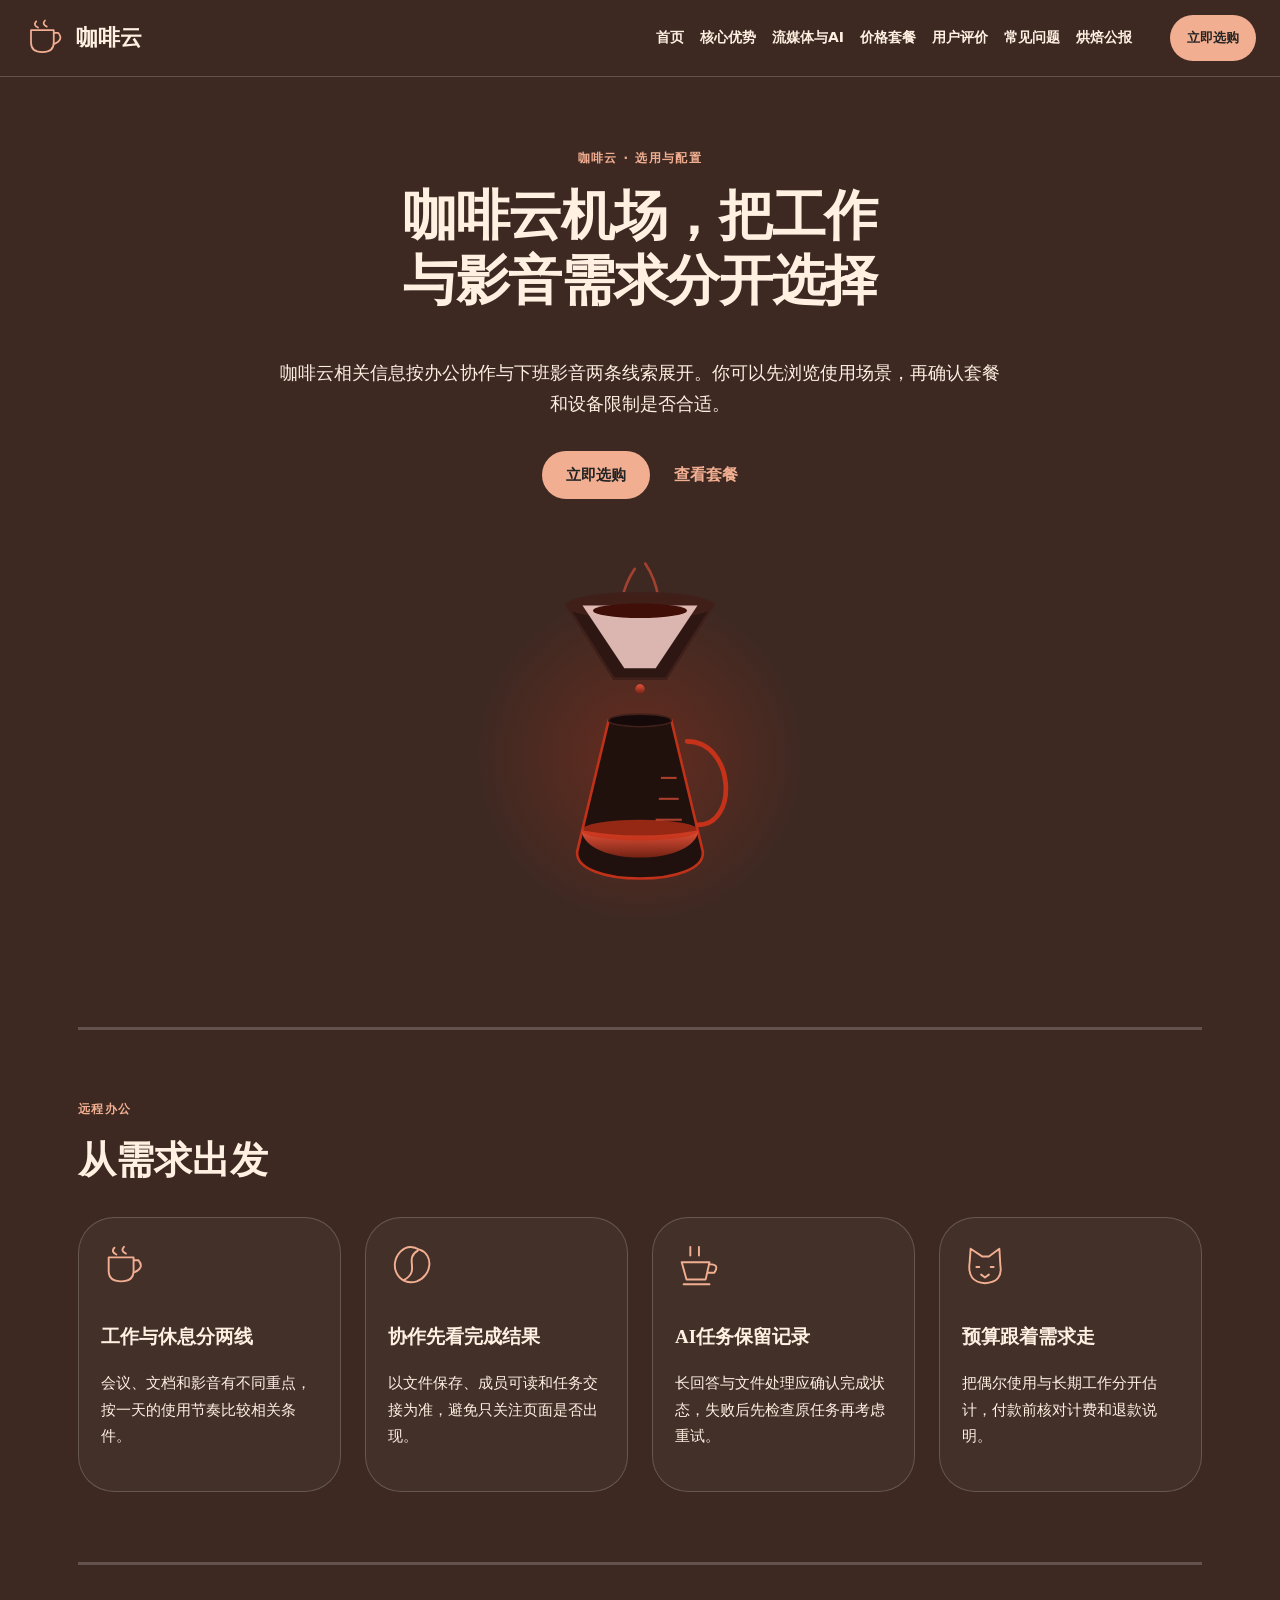
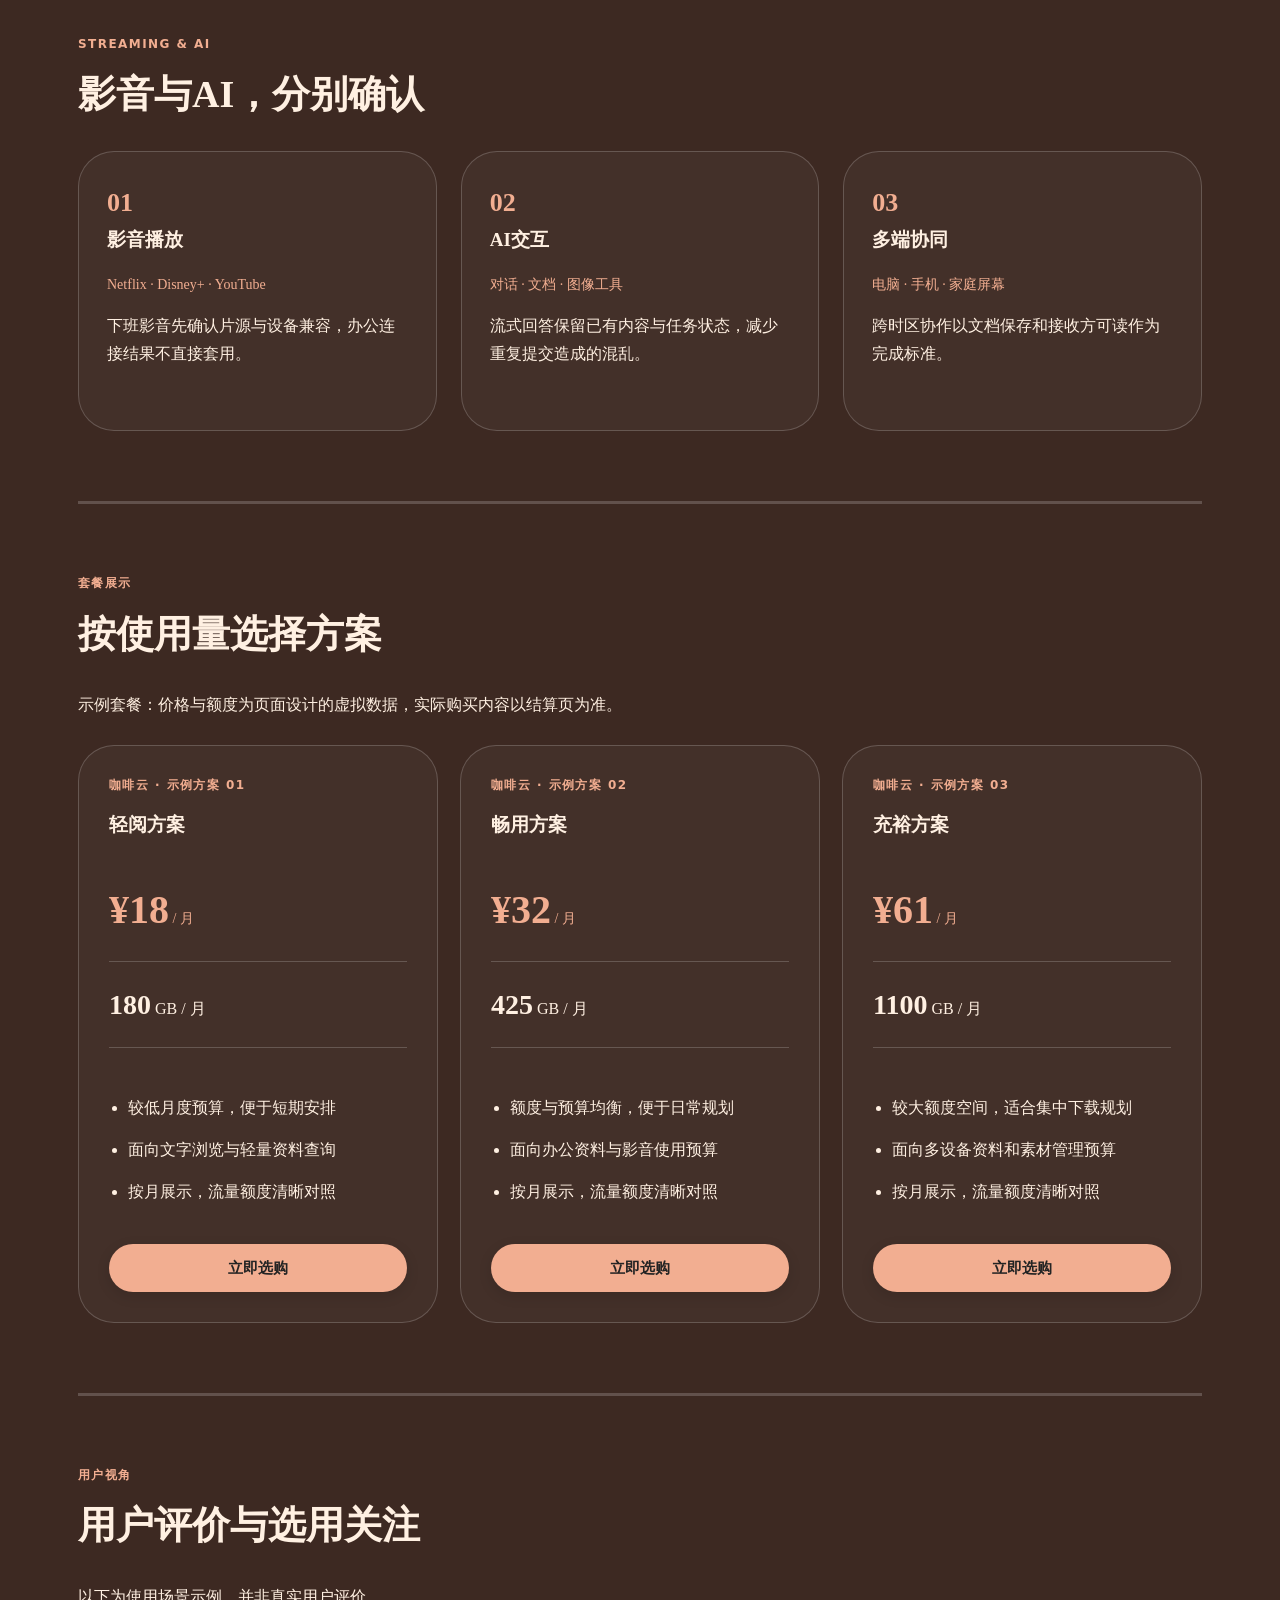
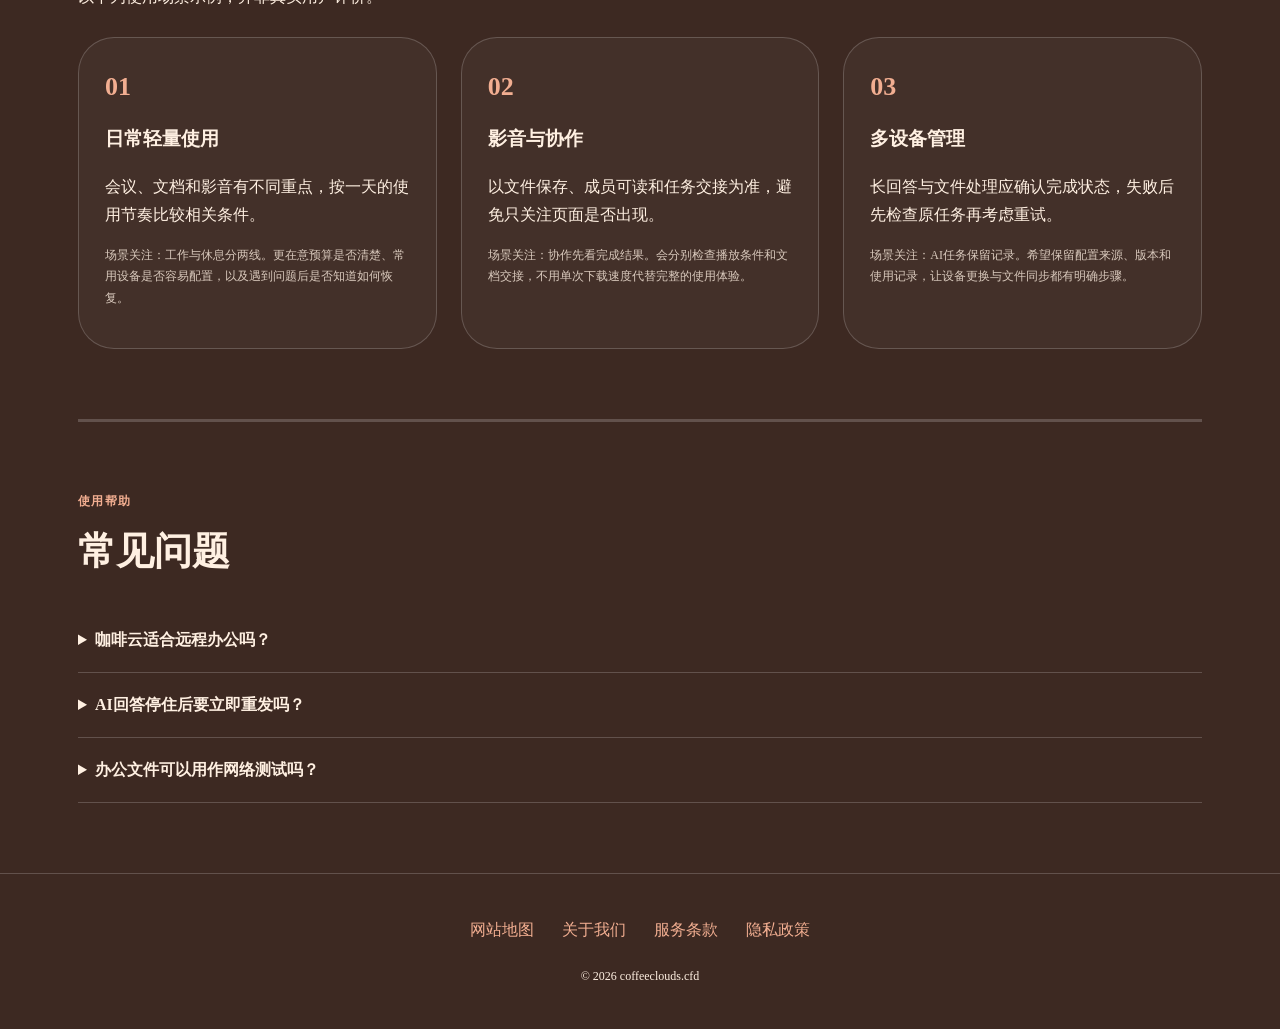
==== commit 0c497533: "feat: add purchase CTA buttons to pricing section conforming to domain style" ====
--- a/index.html
+++ b/index.html
@@ -71,4 +71,7 @@
     <line x1="278" y1="260" x2="297" y2="260" stroke="#e65239" stroke-width="2" opacity="0.7"/>
     <line x1="275" y1="280" x2="300" y2="280" stroke="#e65239" stroke-width="2" opacity="0.7"/>
   </g>
-</svg></div></section><section id="features" class="section "><div class="section-heading"><span class="eyebrow">远程办公</span><h2>从需求出发</h2></div><div class="features rail"><div class="feature"><svg class="" viewBox="0 0 48 48" aria-hidden="true"><path d="M8 15H34V29Q34 40 21 40Q8 40 8 29Z M34 18H39Q46 26 34 31 M14 5Q10 9 16 12 M24 4Q20 8 26 11" fill="none" stroke="currentColor" stroke-width="2" stroke-linecap="round" stroke-linejoin="round"/></svg><div><h3>工作与休息分两线</h3><p>会议、文档和影音有不同重点，按一天的使用节奏比较相关条件。</p></div></div><div class="feature"><svg class="" viewBox="0 0 48 48" aria-hidden="true"><path d="M13 9C-1 24 12 46 30 40C46 34 48 12 33 7C26 3 19 3 13 9Z M31 8C16 17 35 29 16 39" fill="none" stroke="currentColor" stroke-width="2" stroke-linecap="round" stroke-linejoin="round"/></svg><div><h3>协作先看完成结果</h3><p>以文件保存、成员可读和任务交接为准，避免只关注页面是否出现。</p></div></div><div class="feature"><svg class="" viewBox="0 0 48 48" aria-hidden="true"><path d="M7 20H36L32 38H12Z M36 22Q47 22 41 31H34 M9 43H36 M16 4V13 M25 4V13" fill="none" stroke="currentColor" stroke-width="2" stroke-linecap="round" stroke-linejoin="round"/></svg><div><h3>AI任务保留记录</h3><p>长回答与文件处理应确认完成状态，失败后先检查原任务再考虑重试。</p></div></div><div class="feature"><svg class="" viewBox="0 0 48 48" aria-hidden="true"><path d="M8 20L9 6L21 14H28L39 6L40 23Q43 41 24 42Q5 41 8 20Z M15 25H18 M30 25H33 M20 33L24 36L28 33" fill="none" stroke="currentColor" stroke-width="2" stroke-linecap="round" stroke-linejoin="round"/></svg><div><h3>预算跟着需求走</h3><p>把偶尔使用与长期工作分开估计，付款前核对计费和退款说明。</p></div></div></div></section><section id="streaming" class="section "><div class="section-heading"><span class="eyebrow">STREAMING & AI</span><h2>影音与AI，分别确认</h2></div><div class="use-cases steps"><div class="use-case"><span class="item-no">01</span><h3>影音播放</h3><p class="platforms">Netflix · Disney+ · YouTube</p><p>下班影音先确认片源与设备兼容，办公连接结果不直接套用。</p></div><div class="use-case"><span class="item-no">02</span><h3>AI交互</h3><p class="platforms">对话 · 文档 · 图像工具</p><p>流式回答保留已有内容与任务状态，减少重复提交造成的混乱。</p></div><div class="use-case"><span class="item-no">03</span><h3>多端协同</h3><p class="platforms">电脑 · 手机 · 家庭屏幕</p><p>跨时区协作以文档保存和接收方可读作为完成标准。</p></div></div></section><section id="pricing" class="section"><div class="section-heading"><span class="eyebrow">套餐展示</span><h2>按使用量选择方案</h2></div><p class="section-intro">示例套餐：价格与额度为页面设计的虚拟数据，实际购买内容以结算页为准。</p><div class="plans cards"><div class="plan"><span class="eyebrow">咖啡云 · 示例方案 01</span><h3>轻阅方案</h3><p class="price-value">¥18<small> / 月</small></p><p class="quota"><strong>180</strong> GB / 月</p><ul><li>较低月度预算，便于短期安排</li><li>面向文字浏览与轻量资料查询</li><li>按月展示，流量额度清晰对照</li></ul></div><div class="plan"><span class="eyebrow">咖啡云 · 示例方案 02</span><h3>畅用方案</h3><p class="price-value">¥32<small> / 月</small></p><p class="quota"><strong>425</strong> GB / 月</p><ul><li>额度与预算均衡，便于日常规划</li><li>面向办公资料与影音使用预算</li><li>按月展示，流量额度清晰对照</li></ul></div><div class="plan"><span class="eyebrow">咖啡云 · 示例方案 03</span><h3>充裕方案</h3><p class="price-value">¥61<small> / 月</small></p><p class="quota"><strong>1100</strong> GB / 月</p><ul><li>较大额度空间，适合集中下载规划</li><li>面向多设备资料和素材管理预算</li><li>按月展示，流量额度清晰对照</li></ul></div></div></section><section id="testimonials" class="section"><div class="section-heading"><span class="eyebrow">用户视角</span><h2>用户评价与选用关注</h2></div><p class="section-intro">以下为使用场景示例，并非真实用户评价。</p><div class="reviews"><div class="review"><span class="review-mark">01</span><h3>日常轻量使用</h3><p>会议、文档和影音有不同重点，按一天的使用节奏比较相关条件。</p><p class="small">场景关注：工作与休息分两线。更在意预算是否清楚、常用设备是否容易配置，以及遇到问题后是否知道如何恢复。</p></div><div class="review"><span class="review-mark">02</span><h3>影音与协作</h3><p>以文件保存、成员可读和任务交接为准，避免只关注页面是否出现。</p><p class="small">场景关注：协作先看完成结果。会分别检查播放条件和文档交接，不用单次下载速度代替完整的使用体验。</p></div><div class="review"><span class="review-mark">03</span><h3>多设备管理</h3><p>长回答与文件处理应确认完成状态，失败后先检查原任务再考虑重试。</p><p class="small">场景关注：AI任务保留记录。希望保留配置来源、版本和使用记录，让设备更换与文件同步都有明确步骤。</p></div></div></section><section id="faq" class="section "><div class="section-heading"><span class="eyebrow">使用帮助</span><h2>常见问题</h2></div><div class="faq-list"><details><summary>咖啡云适合远程办公吗？</summary><p>需用自己的设备与合法工作任务做小范围验证；目前本站没有完成该品牌办公场景实测。</p></details><details><summary>AI回答停住后要立即重发吗？</summary><p>先保存已有内容并查看任务状态，避免重复提交造成重复结果或重复计费。</p></details><details><summary>办公文件可以用作网络测试吗？</summary><p>优先使用无敏感的测试文档，真实业务资料仍按组织批准的渠道处理。</p></details></div></section></main><footer class="site-footer"><nav aria-label="页脚导航"><a href="sitemap.html">网站地图</a><a href="about.html">关于我们</a><a href="terms.html">服务条款</a><a href="privacy.html">隐私政策</a></nav><p>© 2026 coffeeclouds.cfd</p></footer></body></html>+</svg></div></section><section id="features" class="section "><div class="section-heading"><span class="eyebrow">远程办公</span><h2>从需求出发</h2></div><div class="features rail"><div class="feature"><svg class="" viewBox="0 0 48 48" aria-hidden="true"><path d="M8 15H34V29Q34 40 21 40Q8 40 8 29Z M34 18H39Q46 26 34 31 M14 5Q10 9 16 12 M24 4Q20 8 26 11" fill="none" stroke="currentColor" stroke-width="2" stroke-linecap="round" stroke-linejoin="round"/></svg><div><h3>工作与休息分两线</h3><p>会议、文档和影音有不同重点，按一天的使用节奏比较相关条件。</p></div></div><div class="feature"><svg class="" viewBox="0 0 48 48" aria-hidden="true"><path d="M13 9C-1 24 12 46 30 40C46 34 48 12 33 7C26 3 19 3 13 9Z M31 8C16 17 35 29 16 39" fill="none" stroke="currentColor" stroke-width="2" stroke-linecap="round" stroke-linejoin="round"/></svg><div><h3>协作先看完成结果</h3><p>以文件保存、成员可读和任务交接为准，避免只关注页面是否出现。</p></div></div><div class="feature"><svg class="" viewBox="0 0 48 48" aria-hidden="true"><path d="M7 20H36L32 38H12Z M36 22Q47 22 41 31H34 M9 43H36 M16 4V13 M25 4V13" fill="none" stroke="currentColor" stroke-width="2" stroke-linecap="round" stroke-linejoin="round"/></svg><div><h3>AI任务保留记录</h3><p>长回答与文件处理应确认完成状态，失败后先检查原任务再考虑重试。</p></div></div><div class="feature"><svg class="" viewBox="0 0 48 48" aria-hidden="true"><path d="M8 20L9 6L21 14H28L39 6L40 23Q43 41 24 42Q5 41 8 20Z M15 25H18 M30 25H33 M20 33L24 36L28 33" fill="none" stroke="currentColor" stroke-width="2" stroke-linecap="round" stroke-linejoin="round"/></svg><div><h3>预算跟着需求走</h3><p>把偶尔使用与长期工作分开估计，付款前核对计费和退款说明。</p></div></div></div></section><section id="streaming" class="section "><div class="section-heading"><span class="eyebrow">STREAMING & AI</span><h2>影音与AI，分别确认</h2></div><div class="use-cases steps"><div class="use-case"><span class="item-no">01</span><h3>影音播放</h3><p class="platforms">Netflix · Disney+ · YouTube</p><p>下班影音先确认片源与设备兼容，办公连接结果不直接套用。</p></div><div class="use-case"><span class="item-no">02</span><h3>AI交互</h3><p class="platforms">对话 · 文档 · 图像工具</p><p>流式回答保留已有内容与任务状态，减少重复提交造成的混乱。</p></div><div class="use-case"><span class="item-no">03</span><h3>多端协同</h3><p class="platforms">电脑 · 手机 · 家庭屏幕</p><p>跨时区协作以文档保存和接收方可读作为完成标准。</p></div></div></section><section id="pricing" class="section"><div class="section-heading"><span class="eyebrow">套餐展示</span><h2>按使用量选择方案</h2></div><p class="section-intro">示例套餐：价格与额度为页面设计的虚拟数据，实际购买内容以结算页为准。</p><div class="plans cards"><div class="plan"><span class="eyebrow">咖啡云 · 示例方案 01</span><h3>轻阅方案</h3><p class="price-value">¥18<small> / 月</small></p><p class="quota"><strong>180</strong> GB / 月</p><ul><li>较低月度预算，便于短期安排</li><li>面向文字浏览与轻量资料查询</li><li>按月展示，流量额度清晰对照</li></ul>  <a class="button" href="https://ww012.twilightaff.com/#/?code=A56DH1Af" target="_blank" rel="sponsored nofollow noopener">立即选购</a>
+</div><div class="plan"><span class="eyebrow">咖啡云 · 示例方案 02</span><h3>畅用方案</h3><p class="price-value">¥32<small> / 月</small></p><p class="quota"><strong>425</strong> GB / 月</p><ul><li>额度与预算均衡，便于日常规划</li><li>面向办公资料与影音使用预算</li><li>按月展示，流量额度清晰对照</li></ul>  <a class="button" href="https://ww012.twilightaff.com/#/?code=A56DH1Af" target="_blank" rel="sponsored nofollow noopener">立即选购</a>
+</div><div class="plan"><span class="eyebrow">咖啡云 · 示例方案 03</span><h3>充裕方案</h3><p class="price-value">¥61<small> / 月</small></p><p class="quota"><strong>1100</strong> GB / 月</p><ul><li>较大额度空间，适合集中下载规划</li><li>面向多设备资料和素材管理预算</li><li>按月展示，流量额度清晰对照</li></ul>  <a class="button" href="https://ww012.twilightaff.com/#/?code=A56DH1Af" target="_blank" rel="sponsored nofollow noopener">立即选购</a>
+</div></div></section><section id="testimonials" class="section"><div class="section-heading"><span class="eyebrow">用户视角</span><h2>用户评价与选用关注</h2></div><p class="section-intro">以下为使用场景示例，并非真实用户评价。</p><div class="reviews"><div class="review"><span class="review-mark">01</span><h3>日常轻量使用</h3><p>会议、文档和影音有不同重点，按一天的使用节奏比较相关条件。</p><p class="small">场景关注：工作与休息分两线。更在意预算是否清楚、常用设备是否容易配置，以及遇到问题后是否知道如何恢复。</p></div><div class="review"><span class="review-mark">02</span><h3>影音与协作</h3><p>以文件保存、成员可读和任务交接为准，避免只关注页面是否出现。</p><p class="small">场景关注：协作先看完成结果。会分别检查播放条件和文档交接，不用单次下载速度代替完整的使用体验。</p></div><div class="review"><span class="review-mark">03</span><h3>多设备管理</h3><p>长回答与文件处理应确认完成状态，失败后先检查原任务再考虑重试。</p><p class="small">场景关注：AI任务保留记录。希望保留配置来源、版本和使用记录，让设备更换与文件同步都有明确步骤。</p></div></div></section><section id="faq" class="section "><div class="section-heading"><span class="eyebrow">使用帮助</span><h2>常见问题</h2></div><div class="faq-list"><details><summary>咖啡云适合远程办公吗？</summary><p>需用自己的设备与合法工作任务做小范围验证；目前本站没有完成该品牌办公场景实测。</p></details><details><summary>AI回答停住后要立即重发吗？</summary><p>先保存已有内容并查看任务状态，避免重复提交造成重复结果或重复计费。</p></details><details><summary>办公文件可以用作网络测试吗？</summary><p>优先使用无敏感的测试文档，真实业务资料仍按组织批准的渠道处理。</p></details></div></section></main><footer class="site-footer"><nav aria-label="页脚导航"><a href="sitemap.html">网站地图</a><a href="about.html">关于我们</a><a href="terms.html">服务条款</a><a href="privacy.html">隐私政策</a></nav><p>© 2026 coffeeclouds.cfd</p></footer></body></html>
--- a/style.css
+++ b/style.css
@@ -185,3 +185,17 @@
   z-index: 2 !important;
   cursor: pointer !important;
 }
+
+/* 4. Pricing Plan Purchase Button */
+.plan .button {
+  width: 100% !important;
+  margin-top: 24px !important;
+  text-align: center !important;
+  box-shadow: 0 4px 14px rgba(0, 0, 0, 0.12) !important;
+  transition: transform 0.2s ease, filter 0.2s ease, box-shadow 0.2s ease !important;
+}
+.plan .button:hover {
+  transform: translateY(-2px) !important;
+  filter: brightness(0.92) !important;
+  box-shadow: 0 6px 18px rgba(0, 0, 0, 0.18) !important;
+}
